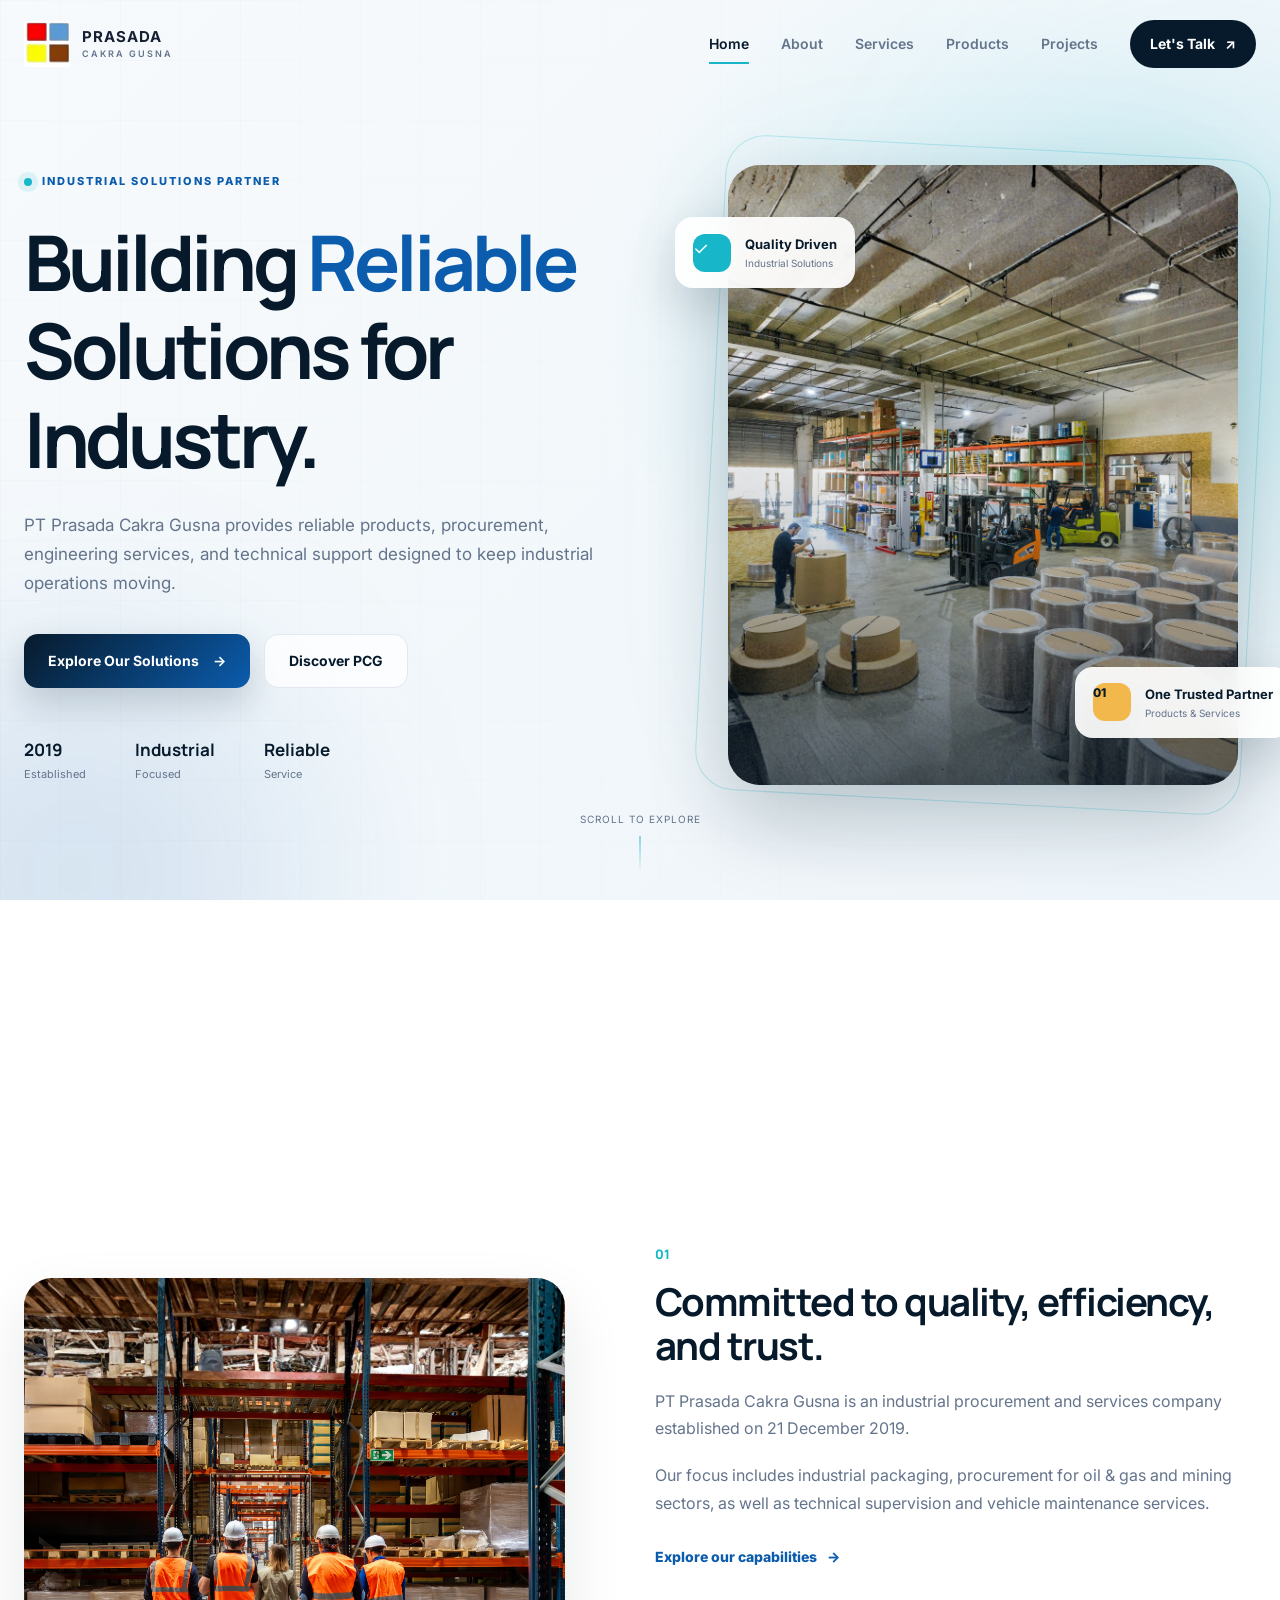
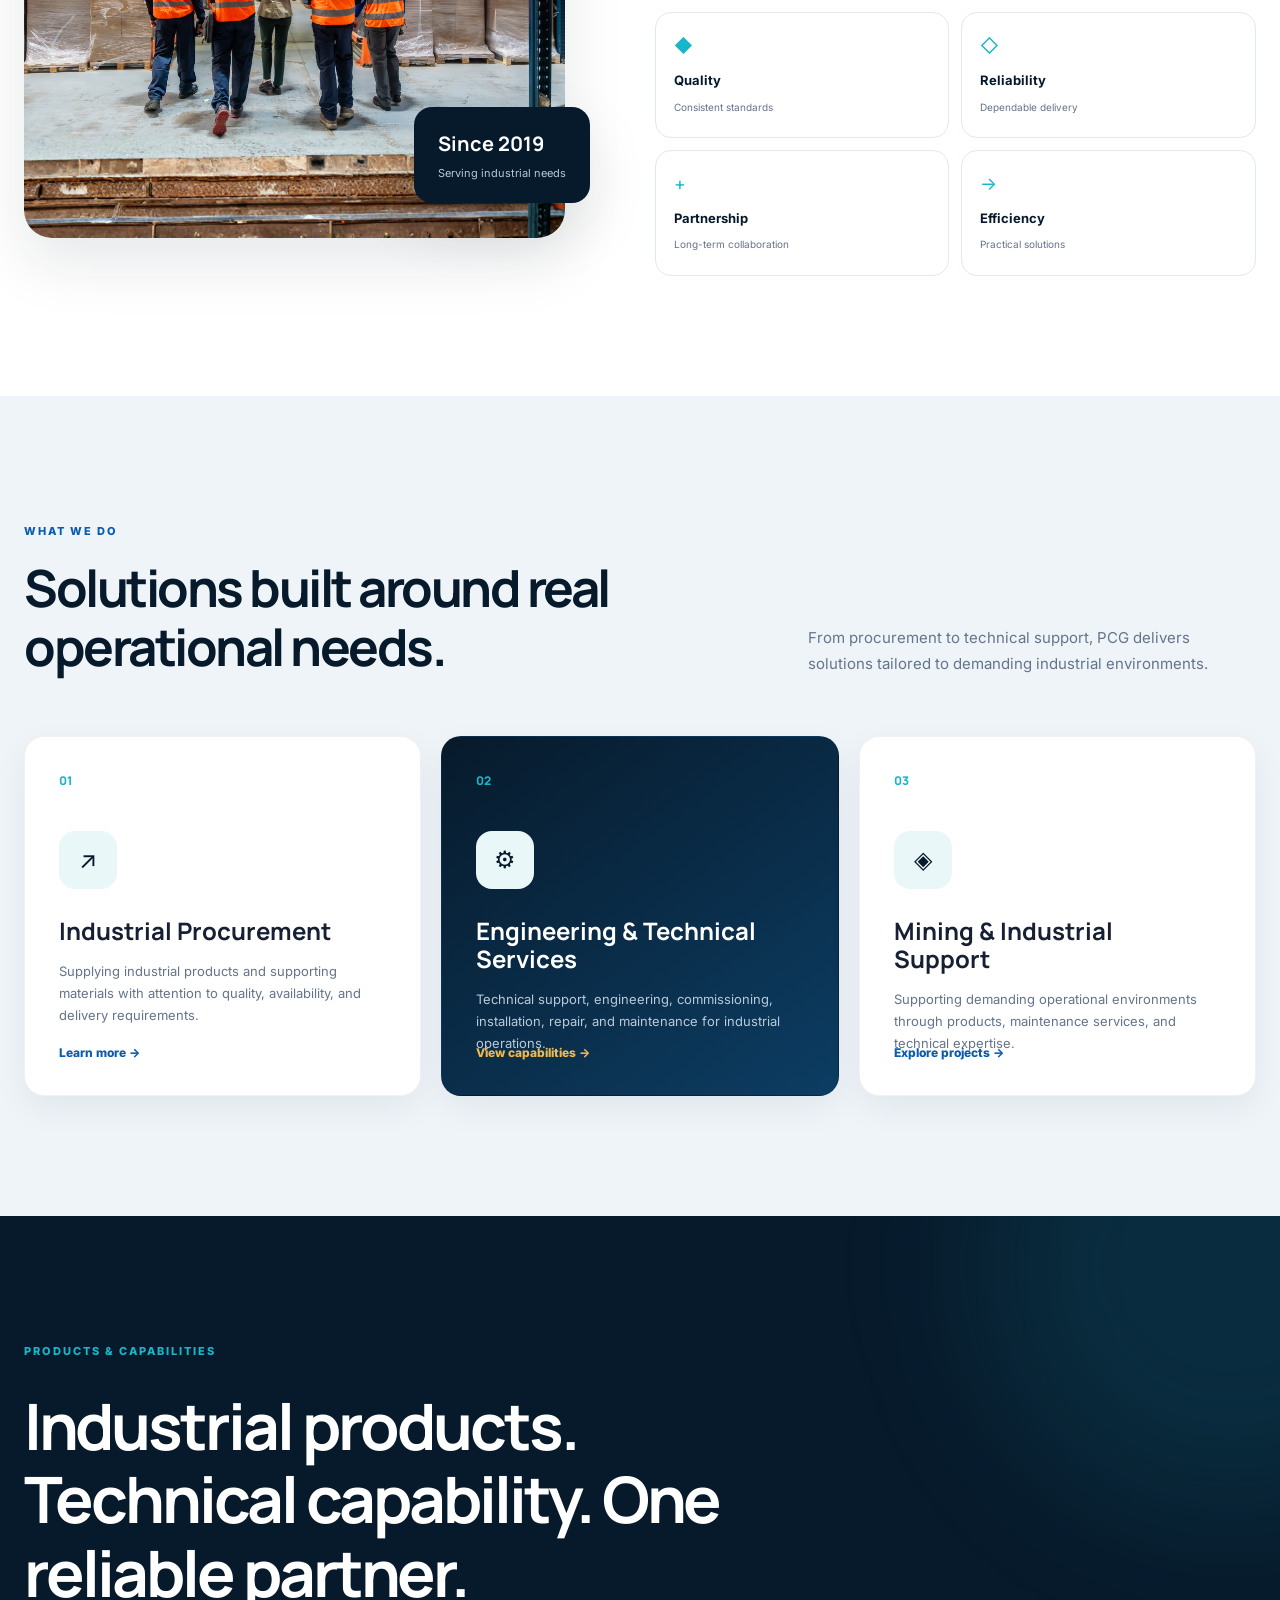
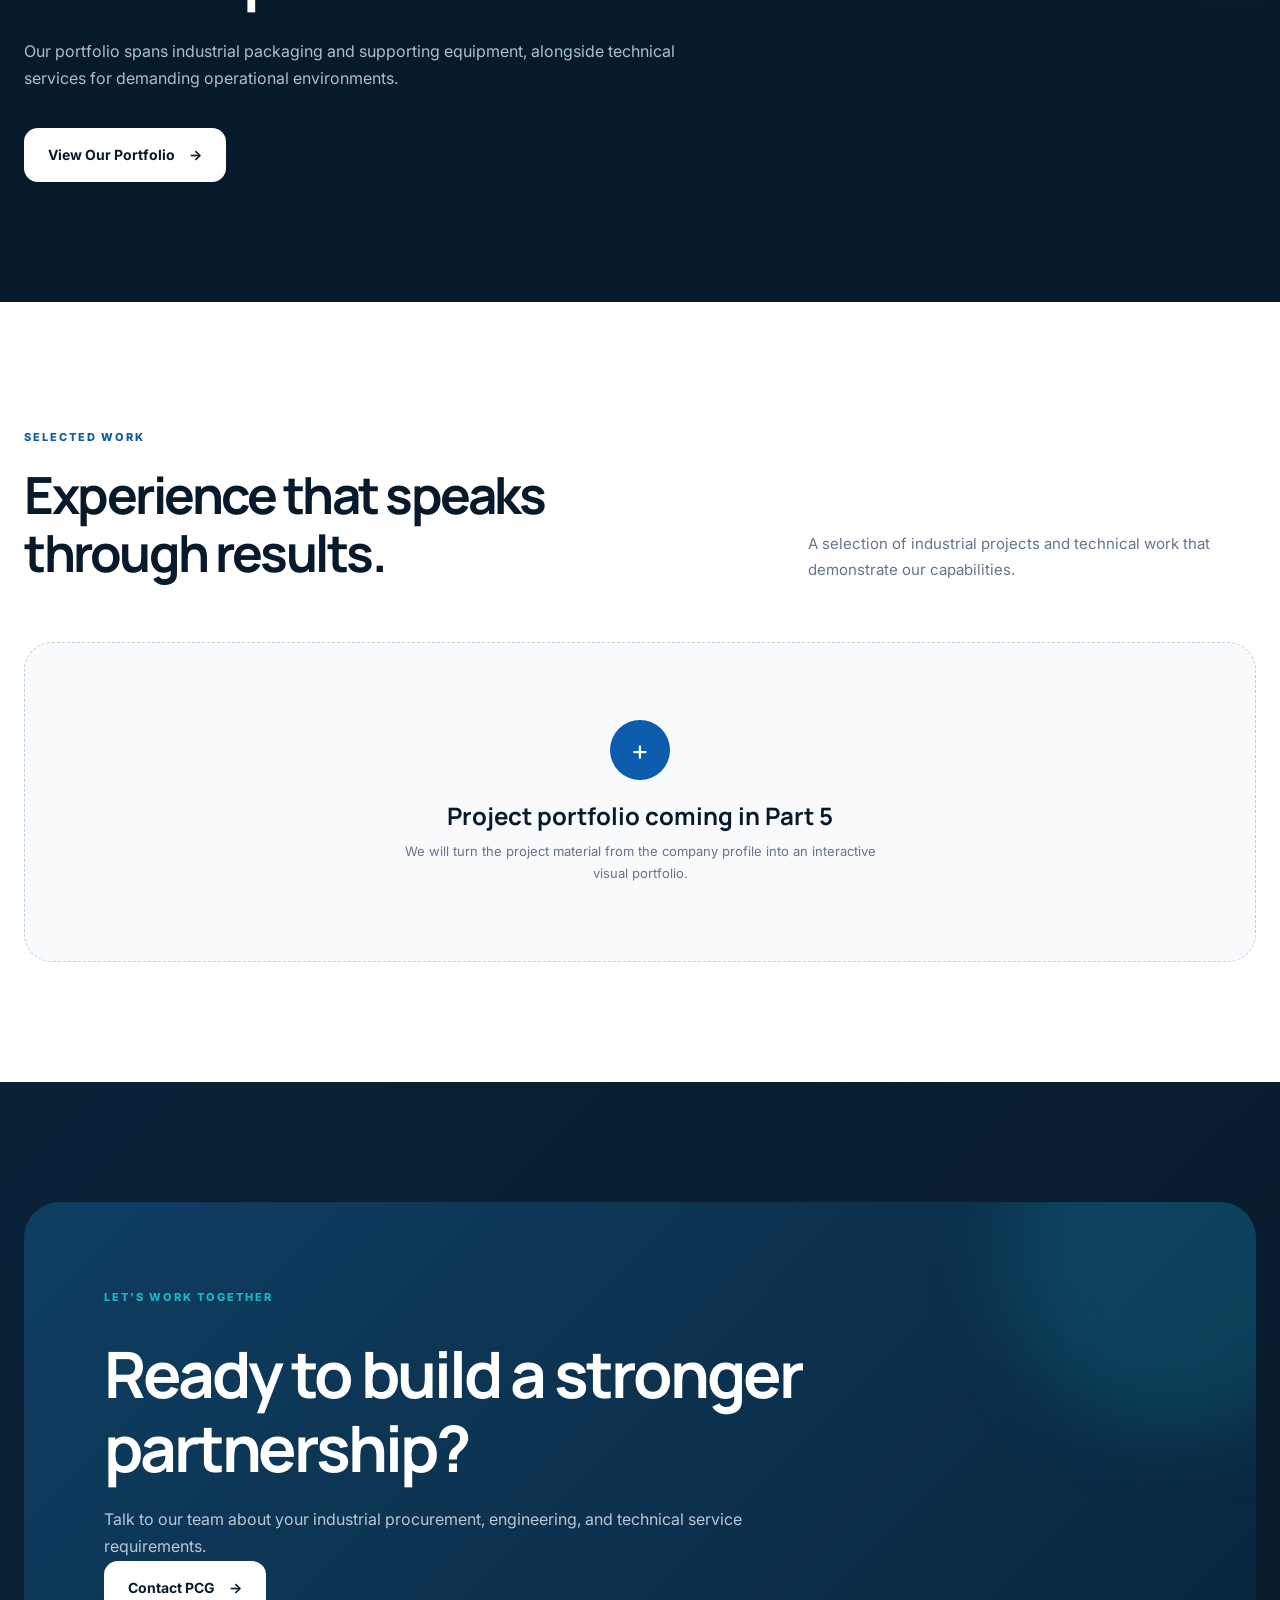
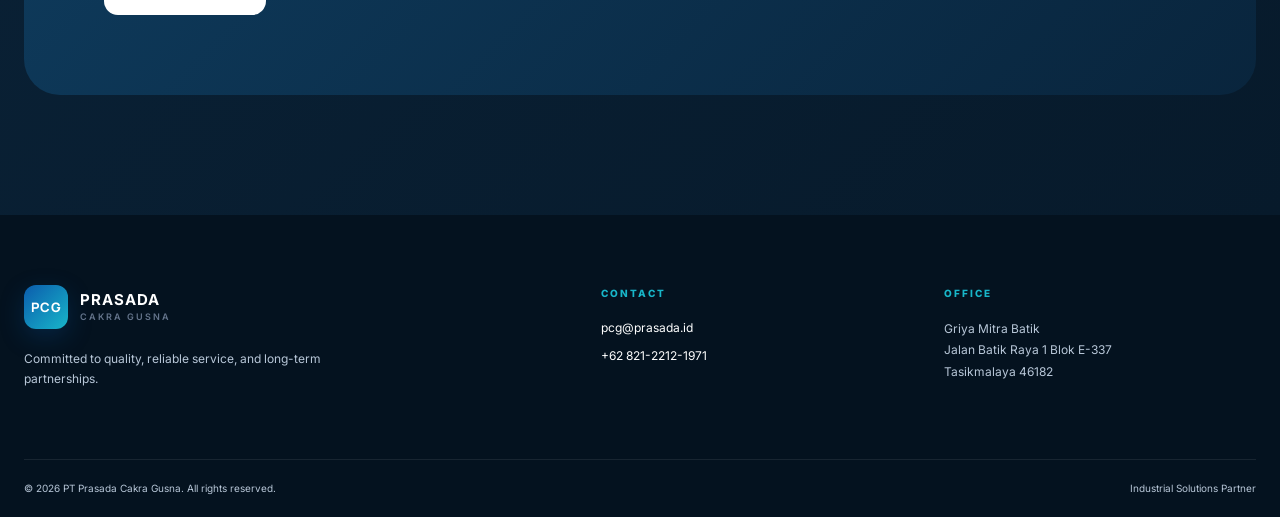
==== index.html @ b2da5f0f "update web" ====
<!-- ==========================================================
    FILE: index.html
    PT PRASADA CAKRA GUSNA
    Premium Industrial Company Profile
=========================================================== -->

<!DOCTYPE html>
<html lang="id">

<head>

    <meta charset="UTF-8">

    <meta
        name="viewport"
        content="width=device-width, initial-scale=1.0">

    <meta
        name="description"
        content="PT Prasada Cakra Gusna - Industrial procurement, engineering services, industrial packaging, mining support, and maintenance solutions.">

    <meta
        name="theme-color"
        content="#071A2B">

    <title>
        PT Prasada Cakra Gusna | Industrial Solutions
    </title>

    <!-- Google Fonts -->

    <link rel="preconnect" href="https://fonts.googleapis.com">

    <link
        rel="preconnect"
        href="https://fonts.gstatic.com"
        crossorigin>

    <link
        href="https://fonts.googleapis.com/css2?family=Inter:wght@400;500;600;700&family=Manrope:wght@500;600;700;800&display=swap"
        rel="stylesheet">

    <!-- Main CSS -->

    <link
        rel="stylesheet"
        href="css/style.css">

</head>


<body>

    <!-- ======================================================
        PAGE LOADER
    ======================================================= -->

    <div
        id="pageLoader"
        class="page-loader">

        <div class="loader-inner">

            <div class="loader-logo">
                PCG
            </div>

            <div class="loader-line"></div>

        </div>

    </div>


    <!-- ======================================================
        NAVBAR
    ======================================================= -->

    <header
        id="navbar"
        class="navbar">

        <div class="container navbar-inner">

            <!-- Logo -->

            <a
                href="#home"
                class="brand">

                <img
                    src="assets/logo/pcg-logo.png"
                    alt="PT Prasada Cakra Gusna"
                    class="brand-logo">

                <div class="brand-text">

                    <strong>
                        PRASADA
                    </strong>

                    <span>
                        CAKRA GUSNA
                    </span>

                </div>

            </a>


            <!-- Desktop Navigation -->

            <nav
                class="desktop-nav">

                <a
                    href="#home"
                    class="nav-link active">

                    Home

                </a>

                <a
                    href="#about"
                    class="nav-link">

                    About

                </a>

                <a
                    href="#services"
                    class="nav-link">

                    Services

                </a>

                <a
                    href="#products"
                    class="nav-link">

                    Products

                </a>

                <a
                    href="#projects"
                    class="nav-link">

                    Projects

                </a>

                <a
                    href="#contact"
                    class="nav-cta">

                    Let's Talk
                    <span>↗</span>

                </a>

            </nav>


            <!-- Mobile Menu Button -->

            <button
                id="mobileMenuButton"
                class="mobile-menu-button"
                type="button"
                aria-label="Open navigation menu">

                <span></span>
                <span></span>
                <span></span>

            </button>

        </div>


        <!-- Mobile Navigation -->

        <div
            id="mobileMenu"
            class="mobile-menu">

            <a href="#home">
                Home
            </a>

            <a href="#about">
                About
            </a>

            <a href="#services">
                Services
            </a>

            <a href="#products">
                Products
            </a>

            <a href="#projects">
                Projects
            </a>

            <a href="#contact">
                Contact
            </a>

        </div>

    </header>


    <!-- ======================================================
        HERO
    ======================================================= -->

    <main>

        <section
            id="home"
            class="hero">

            <!-- Decorative background -->

            <div class="hero-grid"></div>

            <div class="hero-glow hero-glow-one"></div>

            <div class="hero-glow hero-glow-two"></div>


            <div class="container hero-content">

                <!-- Left -->

                <div
                    class="hero-copy reveal">

                    <div class="eyebrow">

                        <span class="eyebrow-dot"></span>

                        INDUSTRIAL SOLUTIONS PARTNER

                    </div>


                    <h1>

                        Building
                        <span>
                            Reliable
                        </span>

                        Solutions for
                        <strong>
                            Industry.
                        </strong>

                    </h1>


                    <p class="hero-description">

                        PT Prasada Cakra Gusna provides
                        reliable products, procurement,
                        engineering services, and technical
                        support designed to keep industrial
                        operations moving.

                    </p>


                    <div class="hero-actions">

                        <a
                            href="#services"
                            class="button button-primary">

                            Explore Our Solutions

                            <span>
                                →
                            </span>

                        </a>


                        <a
                            href="#about"
                            class="button button-secondary">

                            Discover PCG

                        </a>

                    </div>


                    <!-- Trust indicators -->

                    <div class="hero-trust">

                        <div>

                            <strong>
                                2019
                            </strong>

                            <span>
                                Established
                            </span>

                        </div>

                        <div class="trust-divider"></div>

                        <div>

                            <strong>
                                Industrial
                            </strong>

                            <span>
                                Focused
                            </span>

                        </div>

                        <div class="trust-divider"></div>

                        <div>

                            <strong>
                                Reliable
                            </strong>

                            <span>
                                Service
                            </span>

                        </div>

                    </div>

                </div>


                <!-- Right -->

                <div
                    class="hero-visual reveal">

                    <div class="hero-image-wrapper">

                        <div class="hero-image-glow"></div>

                        <img
                            src="assets/images/industrial.png"
                            alt="Industrial operations and engineering environment"
                            class="hero-image"
                            loading="eager">

                        <div class="hero-image-overlay"></div>


                        <!-- Floating card -->

                        <div class="floating-card floating-card-top">

                            <span class="floating-icon">
                                ✓
                            </span>

                            <div>

                                <strong>
                                    Quality Driven
                                </strong>

                                <span>
                                    Industrial Solutions
                                </span>

                            </div>

                        </div>


                        <div class="floating-card floating-card-bottom">

                            <span class="floating-number">
                                01
                            </span>

                            <div>

                                <strong>
                                    One Trusted Partner
                                </strong>

                                <span>
                                    Products & Services
                                </span>

                            </div>

                        </div>

                    </div>

                </div>

            </div>


            <!-- Scroll indicator -->

            <a
                href="#about"
                class="scroll-indicator">

                <span>
                    Scroll to explore
                </span>

                <div class="scroll-line"></div>

            </a>

        </section>


        <!-- ==================================================
            ABOUT PREVIEW
        =================================================== -->

        <section
            id="about"
            class="section about-section">

            <div class="container">

                <div class="section-header reveal">

                    <div>

                        <span class="section-label">
                            ABOUT PCG
                        </span>

                        <h2>
                            A trusted partner
                            for industrial needs.
                        </h2>

                    </div>

                    <p>

                        We combine product supply,
                        procurement capability, and
                        technical expertise to support
                        our partners with practical and
                        dependable solutions.

                    </p>

                </div>


                <div class="about-grid">

                    <!-- Image -->

                    <div
                        class="about-image reveal">

                        <img
                            src="assets/images/company.png"
                            alt="PT Prasada Cakra Gusna industrial activities"
                            loading="lazy">

                        <div class="about-image-badge">

                            <strong>
                                Since 2019
                            </strong>

                            <span>
                                Serving industrial needs
                            </span>

                        </div>

                    </div>


                    <!-- Content -->

                    <div
                        class="about-content reveal">

                        <span class="about-number">
                            01
                        </span>

                        <h3>
                            Committed to quality,
                            efficiency, and trust.
                        </h3>

                        <p>

                            PT Prasada Cakra Gusna
                            is an industrial procurement
                            and services company established
                            on 21 December 2019.

                        </p>

                        <p>

                            Our focus includes industrial
                            packaging, procurement for
                            oil & gas and mining sectors,
                            as well as technical supervision
                            and vehicle maintenance services.

                        </p>


                        <a
                            href="#services"
                            class="text-link">

                            Explore our capabilities

                            <span>
                                →
                            </span>

                        </a>


                        <!-- Value cards -->

                        <div class="value-grid">

                            <div class="value-card">

                                <div class="value-icon">
                                    ◆
                                </div>

                                <strong>
                                    Quality
                                </strong>

                                <span>
                                    Consistent standards
                                </span>

                            </div>


                            <div class="value-card">

                                <div class="value-icon">
                                    ◇
                                </div>

                                <strong>
                                    Reliability
                                </strong>

                                <span>
                                    Dependable delivery
                                </span>

                            </div>


                            <div class="value-card">

                                <div class="value-icon">
                                    +
                                </div>

                                <strong>
                                    Partnership
                                </strong>

                                <span>
                                    Long-term collaboration
                                </span>

                            </div>


                            <div class="value-card">

                                <div class="value-icon">
                                    →
                                </div>

                                <strong>
                                    Efficiency
                                </strong>

                                <span>
                                    Practical solutions
                                </span>

                            </div>

                        </div>

                    </div>

                </div>

            </div>

        </section>


        <!-- ==================================================
            SERVICES PREVIEW
        =================================================== -->

        <section
            id="services"
            class="section services-preview">

            <div class="container">

                <div class="section-header reveal">

                    <div>

                        <span class="section-label">
                            WHAT WE DO
                        </span>

                        <h2>
                            Solutions built around
                            real operational needs.
                        </h2>

                    </div>

                    <p>

                        From procurement to technical
                        support, PCG delivers solutions
                        tailored to demanding industrial
                        environments.

                    </p>

                </div>


                <div class="service-grid">

                    <article
                        class="service-card reveal">

                        <div class="service-card-number">
                            01
                        </div>

                        <div class="service-card-icon">
                            ↗
                        </div>

                        <h3>
                            Industrial Procurement
                        </h3>

                        <p>

                            Supplying industrial products
                            and supporting materials with
                            attention to quality, availability,
                            and delivery requirements.

                        </p>

                        <a
                            href="#services"
                            class="service-link">

                            Learn more →
                        </a>

                    </article>


                    <article
                        class="service-card service-card-featured reveal">

                        <div class="service-card-number">
                            02
                        </div>

                        <div class="service-card-icon">
                            ⚙
                        </div>

                        <h3>
                            Engineering & Technical Services
                        </h3>

                        <p>

                            Technical support, engineering,
                            commissioning, installation,
                            repair, and maintenance for
                            industrial operations.

                        </p>

                        <a
                            href="#projects"
                            class="service-link">

                            View capabilities →
                        </a>

                    </article>


                    <article
                        class="service-card reveal">

                        <div class="service-card-number">
                            03
                        </div>

                        <div class="service-card-icon">
                            ◈
                        </div>

                        <h3>
                            Mining & Industrial Support
                        </h3>

                        <p>

                            Supporting demanding operational
                            environments through products,
                            maintenance services, and
                            technical expertise.

                        </p>

                        <a
                            href="#projects"
                            class="service-link">

                            Explore projects →
                        </a>

                    </article>

                </div>

            </div>

        </section>


        <!-- ==================================================
            PROJECT PLACEHOLDER
        =================================================== -->

        <section
            id="products"
            class="section dark-section">

            <div class="container">

                <div class="dark-section-inner reveal">

                    <span class="section-label light">
                        PRODUCTS & CAPABILITIES
                    </span>

                    <h2>
                        Industrial products.
                        Technical capability.
                        One reliable partner.
                    </h2>

                    <p>

                        Our portfolio spans industrial
                        packaging and supporting equipment,
                        alongside technical services for
                        demanding operational environments.

                    </p>

                    <a
                        href="#projects"
                        class="button button-light">

                        View Our Portfolio
                        <span>→</span>

                    </a>

                </div>

            </div>

        </section>


        <!-- ==================================================
            PROJECTS ANCHOR
        =================================================== -->

        <section
            id="projects"
            class="section projects-preview">

            <div class="container">

                <div class="section-header reveal">

                    <div>

                        <span class="section-label">
                            SELECTED WORK
                        </span>

                        <h2>
                            Experience that
                            speaks through results.
                        </h2>

                    </div>

                    <p>

                        A selection of industrial projects
                        and technical work that demonstrate
                        our capabilities.

                    </p>

                </div>


                <div class="project-placeholder">

                    <div class="placeholder-icon">
                        +
                    </div>

                    <h3>
                        Project portfolio coming in Part 5
                    </h3>

                    <p>

                        We will turn the project material
                        from the company profile into an
                        interactive visual portfolio.

                    </p>

                </div>

            </div>

        </section>


        <!-- ==================================================
            CONTACT PLACEHOLDER
        =================================================== -->

        <section
            id="contact"
            class="contact-section">

            <div class="container">

                <div class="contact-box reveal">

                    <span class="section-label light">
                        LET'S WORK TOGETHER
                    </span>

                    <h2>
                        Ready to build a
                        stronger partnership?
                    </h2>

                    <p>

                        Talk to our team about your
                        industrial procurement,
                        engineering, and technical
                        service requirements.

                    </p>

                    <a
                        href="mailto:pcg@prasada.id"
                        class="button button-light">

                        Contact PCG

                        <span>
                            →
                        </span>

                    </a>

                </div>

            </div>

        </section>

    </main>


    <!-- ======================================================
        FOOTER
    ======================================================= -->

    <footer class="footer">

        <div class="container footer-inner">

            <div>

                <div class="brand footer-brand">

                    <div class="brand-mark">
                        PCG
                    </div>

                    <div class="brand-text">

                        <strong>
                            PRASADA
                        </strong>

                        <span>
                            CAKRA GUSNA
                        </span>

                    </div>

                </div>

                <p class="footer-description">

                    Committed to quality,
                    reliable service, and
                    long-term partnerships.

                </p>

            </div>


            <div class="footer-contact">

                <span>
                    CONTACT
                </span>

                <a href="mailto:pcg@prasada.id">
                    pcg@prasada.id
                </a>

                <a href="tel:+6282122121971">
                    +62 821-2212-1971
                </a>

            </div>


            <div class="footer-address">

                <span>
                    OFFICE
                </span>

                <p>

                    Griya Mitra Batik<br>
                    Jalan Batik Raya 1 Blok E-337<br>
                    Tasikmalaya 46182

                </p>

            </div>

        </div>


        <div class="container footer-bottom">

            <span>
                © 2026 PT Prasada Cakra Gusna.
                All rights reserved.
            </span>

            <span>
                Industrial Solutions Partner
            </span>

        </div>

    </footer>


    <!-- Main JavaScript -->

    <script
        src="js/main.js">
    </script>

</body>

</html>
---- css/style.css ----
/* ==========================================================
   FILE: css/style.css
   PT PRASADA CAKRA GUSNA
=========================================================== */

:root {

    --navy: #071a2b;
    --navy-light: #0d2942;
    --blue: #0b5cad;
    --cyan: #18b6c9;
    --gold: #f2b84b;

    --white: #ffffff;
    --off-white: #f5f7fa;

    --text: #172033;
    --muted: #64748b;
    --border: #e2e8f0;

    --shadow:
        0 25px 60px rgba(7, 26, 43, 0.10);

    --shadow-hover:
        0 35px 80px rgba(7, 26, 43, 0.16);

    --radius-lg: 28px;
    --radius-md: 20px;

    --container: 1240px;

    --transition:
        300ms cubic-bezier(0.22, 1, 0.36, 1);

}


* {
    margin: 0;
    padding: 0;
    box-sizing: border-box;
}


html {
    scroll-behavior: smooth;
}


body {

    font-family:
        "Inter",
        sans-serif;

    color: var(--text);

    background:
        var(--off-white);

    line-height: 1.7;

    overflow-x: hidden;

}


body.loading {
    overflow: hidden;
}


h1,
h2,
h3,
h4 {

    font-family:
        "Manrope",
        sans-serif;

    line-height: 1.15;

}


a {
    color: inherit;
    text-decoration: none;
}


img {

    display: block;

    max-width: 100%;

}


button {
    font: inherit;
}


.container {

    width: min(
        calc(100% - 48px),
        var(--container)
    );

    margin-inline: auto;

}


/* ==========================================================
   LOADER
=========================================================== */

.page-loader {

    position: fixed;

    inset: 0;

    z-index: 9999;

    display: grid;

    place-items: center;

    background: var(--navy);

    transition:
        opacity 600ms ease,
        visibility 600ms ease;

}


.page-loader.hidden {

    opacity: 0;

    visibility: hidden;

}


.loader-inner {

    text-align: center;

}


.loader-logo {

    color: var(--white);

    font-family:
        "Manrope",
        sans-serif;

    font-size: 48px;

    font-weight: 800;

    letter-spacing: -2px;

}


.loader-line {

    width: 120px;

    height: 3px;

    margin: 18px auto 0;

    background:
        linear-gradient(
            90deg,
            var(--blue),
            var(--cyan),
            var(--gold)
        );

    transform-origin: left;

    animation:
        loaderLine 1.2s ease infinite;

}


@keyframes loaderLine {

    0% {
        transform: scaleX(0);
    }

    50% {
        transform: scaleX(1);
    }

    100% {
        transform: scaleX(0);
        transform-origin: right;
    }

}


/* ==========================================================
   NAVBAR
=========================================================== */

.navbar {

    position: fixed;

    top: 0;
    left: 0;
    right: 0;

    z-index: 1000;

    transition:
        background var(--transition),
        box-shadow var(--transition);

}


.navbar.scrolled {

    background:
        rgba(255, 255, 255, 0.92);

    backdrop-filter:
        blur(20px);

    box-shadow:
        0 10px 40px rgba(7, 26, 43, 0.08);

}


.navbar-inner {

    min-height: 88px;

    display: flex;

    align-items: center;

    justify-content: space-between;

}


.brand {

    display: inline-flex;

    align-items: center;

    gap: 12px;

}


.brand-logo {
    width: 46px;
    height: 46px;
    flex: 0 0 46px;
    object-fit: contain;
    display: block;
}

.brand-mark {

    width: 44px;
    height: 44px;

    display: grid;

    place-items: center;

    border-radius: 12px;

    background:
        linear-gradient(
            135deg,
            var(--blue),
            var(--cyan)
        );

    color: var(--white);

    font-family:
        "Manrope",
        sans-serif;

    font-size: 13px;

    font-weight: 800;

    letter-spacing: 1px;

    box-shadow:
        0 8px 24px rgba(11, 92, 173, 0.25);

}


.brand-text {

    display: flex;

    flex-direction: column;

    line-height: 1.05;

}


.brand-text strong {

    font-size: 15px;

    letter-spacing: 1px;

}


.brand-text span {

    margin-top: 4px;

    color: var(--muted);

    font-size: 9px;

    font-weight: 600;

    letter-spacing: 2px;

}


.desktop-nav {

    display: flex;

    align-items: center;

    gap: 32px;

}


.nav-link {

    position: relative;

    color: var(--muted);

    font-size: 14px;

    font-weight: 600;

    transition:
        color var(--transition);

}


.nav-link::after {

    content: "";

    position: absolute;

    left: 0;

    bottom: -8px;

    width: 0;

    height: 2px;

    background: var(--cyan);

    transition:
        width var(--transition);

}


.nav-link:hover,
.nav-link.active {

    color: var(--navy);

}


.nav-link:hover::after,
.nav-link.active::after {

    width: 100%;

}


.nav-cta {

    display: inline-flex;

    align-items: center;

    gap: 10px;

    padding: 12px 20px;

    border-radius: 999px;

    color: var(--white);

    background: var(--navy);

    font-size: 14px;

    font-weight: 700;

    transition:
        transform var(--transition),
        background var(--transition),
        box-shadow var(--transition);

}


.nav-cta:hover {

    transform: translateY(-2px);

    background: var(--blue);

    box-shadow:
        0 12px 30px rgba(11, 92, 173, 0.25);

}


.mobile-menu-button {

    display: none;

    width: 44px;
    height: 44px;

    border: 0;

    background: transparent;

    cursor: pointer;

}


.mobile-menu-button span {

    display: block;

    width: 24px;

    height: 2px;

    margin: 5px auto;

    background: var(--navy);

}


.mobile-menu {

    display: none;

}


/* ==========================================================
   HERO
=========================================================== */

.hero {

    position: relative;

    min-height: 100vh;

    display: flex;

    align-items: center;

    padding:
        140px 0 90px;

    overflow: hidden;

    background:

        radial-gradient(
            circle at 75% 35%,
            rgba(24, 182, 201, 0.12),
            transparent 32%
        ),

        linear-gradient(
            135deg,
            #f7fafc 0%,
            #eef5fa 100%
        );

}


.hero-grid {

    position: absolute;

    inset: 0;

    opacity: 0.35;

    background-image:

        linear-gradient(
            rgba(11, 92, 173, 0.06) 1px,
            transparent 1px
        ),

        linear-gradient(
            90deg,
            rgba(11, 92, 173, 0.06) 1px,
            transparent 1px
        );

    background-size:
        60px 60px;

    mask-image:
        linear-gradient(
            to right,
            black,
            transparent
        );

}


.hero-glow {

    position: absolute;

    width: 450px;
    height: 450px;

    border-radius: 50%;

    filter: blur(100px);

    pointer-events: none;

}


.hero-glow-one {

    top: 10%;

    right: -150px;

    background:
        rgba(24, 182, 201, 0.16);

}


.hero-glow-two {

    bottom: -200px;

    left: -150px;

    background:
        rgba(11, 92, 173, 0.12);

}


.hero-content {

    position: relative;

    z-index: 2;

    display: grid;

    grid-template-columns:
        minmax(0, 1fr)
        minmax(0, 0.9fr);

    gap: 80px;

    align-items: center;

}


.eyebrow,
.section-label {

    display: inline-flex;

    align-items: center;

    gap: 10px;

    color: var(--blue);

    font-size: 11px;

    font-weight: 800;

    letter-spacing: 2px;

}


.eyebrow-dot {

    width: 8px;
    height: 8px;

    border-radius: 50%;

    background: var(--cyan);

    box-shadow:
        0 0 0 6px rgba(24, 182, 201, 0.12);

}


.hero h1 {

    max-width: 760px;

    margin-top: 24px;

    color: var(--navy);

    font-size:
        clamp(48px, 6vw, 78px);

    letter-spacing: -4px;

}


.hero h1 span {

    color: var(--blue);

}


.hero h1 strong {

    display: block;

    color: var(--navy);

}


.hero-description {

    max-width: 620px;

    margin-top: 28px;

    color: var(--muted);

    font-size: 17px;

}


.hero-actions {

    display: flex;

    flex-wrap: wrap;

    gap: 14px;

    margin-top: 36px;

}


.button {

    display: inline-flex;

    align-items: center;

    justify-content: center;

    gap: 14px;

    min-height: 54px;

    padding:
        0 24px;

    border-radius: 14px;

    font-size: 14px;

    font-weight: 700;

    transition:
        transform var(--transition),
        box-shadow var(--transition),
        background var(--transition);

}


.button-primary {

    color: var(--white);

    background:
        linear-gradient(
            135deg,
            var(--navy),
            var(--blue)
        );

    box-shadow:
        0 15px 35px rgba(7, 26, 43, 0.18);

}


.button-primary:hover {

    transform: translateY(-3px);

    box-shadow:
        0 22px 45px rgba(7, 26, 43, 0.24);

}


.button-secondary {

    color: var(--navy);

    background:
        rgba(255, 255, 255, 0.75);

    border:
        1px solid var(--border);

}


.button-secondary:hover {

    transform: translateY(-3px);

    background: var(--white);

}


.button-light {

    color: var(--navy);

    background: var(--white);

}


.hero-trust {

    display: flex;

    align-items: center;

    gap: 24px;

    margin-top: 48px;

}


.hero-trust div:not(.trust-divider) {

    display: flex;

    flex-direction: column;

}


.hero-trust strong {

    color: var(--navy);

    font-family:
        "Manrope",
        sans-serif;

    font-size: 17px;

}


.hero-trust span {

    color: var(--muted);

    font-size: 11px;

}


.trust-divider {

    width: 1px;

    height: 34px;

    background: var(--border);

}


/* ==========================================================
   HERO IMAGE
=========================================================== */

.hero-visual {

    position: relative;

}


.hero-image-wrapper {

    position: relative;

    padding: 18px;

}


.hero-image-wrapper::before {

    content: "";

    position: absolute;

    inset: 0;

    border-radius: 40px;

    border:
        1px solid rgba(24, 182, 201, 0.25);

    transform:
        rotate(3deg);

}


.hero-image {

    position: relative;

    width: 100%;

    height: 620px;

    object-fit: cover;

    border-radius: 32px;

    box-shadow:
        0 35px 80px rgba(7, 26, 43, 0.22);

}


.hero-image-overlay {

    position: absolute;

    inset: 18px;

    border-radius: 32px;

    background:
        linear-gradient(
            180deg,
            transparent 45%,
            rgba(7, 26, 43, 0.58)
        );

    pointer-events: none;

}


.hero-image-glow {

    position: absolute;

    inset: 10%;

    background:
        var(--cyan);

    filter: blur(80px);

    opacity: 0.12;

}


.floating-card {

    position: absolute;

    z-index: 3;

    display: flex;

    align-items: center;

    gap: 14px;

    padding: 16px 18px;

    border-radius: 18px;

    background:
        rgba(255, 255, 255, 0.92);

    backdrop-filter:
        blur(16px);

    box-shadow:
        0 20px 50px rgba(7, 26, 43, 0.16);

}


.floating-card strong {

    display: block;

    color: var(--navy);

    font-size: 13px;

}


.floating-card span {

    display: block;

    color: var(--muted);

    font-size: 10px;

}


.floating-card-top {

    top: 70px;

    left: -35px;

}


.floating-card-bottom {

    right: -35px;

    bottom: 65px;

}


.floating-icon {

    width: 38px;
    height: 38px;

    display: grid;

    place-items: center;

    border-radius: 12px;

    color: var(--white) !important;

    background: var(--cyan);

    font-size: 18px !important;

}


.floating-number {

    width: 38px;
    height: 38px;

    display: grid;

    place-items: center;

    border-radius: 12px;

    color: var(--navy) !important;

    background: var(--gold);

    font-size: 12px !important;

    font-weight: 800;

}


.scroll-indicator {

    position: absolute;

    bottom: 28px;

    left: 50%;

    transform:
        translateX(-50%);

    display: flex;

    flex-direction: column;

    align-items: center;

    gap: 8px;

    color: var(--muted);

    font-size: 10px;

    letter-spacing: 1px;

    text-transform: uppercase;

}


.scroll-line {

    width: 1px;

    height: 36px;

    background:
        linear-gradient(
            to bottom,
            var(--cyan),
            transparent
        );

}


/* ==========================================================
   GENERAL SECTIONS
=========================================================== */

.section {

    padding:
        120px 0;

}


.section-header {

    display: grid;

    grid-template-columns:
        minmax(0, 1.1fr)
        minmax(0, 0.7fr);

    gap: 80px;

    align-items: end;

    margin-bottom: 60px;

}


.section-label {

    margin-bottom: 18px;

}


.section-header h2 {

    max-width: 720px;

    color: var(--navy);

    font-size:
        clamp(36px, 4vw, 56px);

    letter-spacing: -2.5px;

}


.section-header > p {

    color: var(--muted);

    font-size: 15px;

}


/* ==========================================================
   ABOUT
=========================================================== */

.about-section {

    background: var(--white);

}


.about-grid {

    display: grid;

    grid-template-columns:
        minmax(0, 0.9fr)
        minmax(0, 1fr);

    gap: 90px;

    align-items: center;

}


.about-image {

    position: relative;

}


.about-image img {

    width: 100%;

    height: 560px;

    object-fit: cover;

    border-radius: var(--radius-lg);

    box-shadow: var(--shadow);

}


.about-image-badge {

    position: absolute;

    right: -25px;

    bottom: 35px;

    display: flex;

    flex-direction: column;

    padding: 20px 24px;

    border-radius: 18px;

    background: var(--navy);

    color: var(--white);

    box-shadow: var(--shadow);

}


.about-image-badge strong {

    font-family:
        "Manrope",
        sans-serif;

    font-size: 20px;

}


.about-image-badge span {

    margin-top: 3px;

    color: #b8c7d8;

    font-size: 11px;

}


.about-number {

    color: var(--cyan);

    font-family:
        "Manrope",
        sans-serif;

    font-size: 13px;

    font-weight: 800;

}


.about-content h3 {

    max-width: 600px;

    margin-top: 12px;

    color: var(--navy);

    font-size:
        clamp(30px, 3vw, 42px);

    letter-spacing: -1.5px;

}


.about-content p {

    max-width: 650px;

    margin-top: 20px;

    color: var(--muted);

}


.text-link {

    display: inline-flex;

    gap: 10px;

    margin-top: 28px;

    color: var(--blue);

    font-size: 14px;

    font-weight: 800;

}


.text-link span {

    transition:
        transform var(--transition);

}


.text-link:hover span {

    transform:
        translateX(5px);

}


.value-grid {

    display: grid;

    grid-template-columns:
        repeat(2, 1fr);

    gap: 12px;

    margin-top: 42px;

}


.value-card {

    padding: 18px;

    border:
        1px solid var(--border);

    border-radius: 16px;

    transition:
        transform var(--transition),
        box-shadow var(--transition);

}


.value-card:hover {

    transform:
        translateY(-4px);

    box-shadow:
        0 15px 35px rgba(7, 26, 43, 0.08);

}


.value-icon {

    color: var(--cyan);

    font-size: 18px;

}


.value-card strong {

    display: block;

    margin-top: 8px;

    color: var(--navy);

    font-size: 13px;

}


.value-card span {

    color: var(--muted);

    font-size: 10px;

}


/* ==========================================================
   SERVICES
=========================================================== */

.services-preview {

    background: #eef4f8;

}


.service-grid {

    display: grid;

    grid-template-columns:
        repeat(3, 1fr);

    gap: 20px;

}


.service-card {

    position: relative;

    min-height: 360px;

    padding: 34px;

    overflow: hidden;

    border-radius: var(--radius-md);

    background: var(--white);

    border:
        1px solid rgba(7, 26, 43, 0.06);

    box-shadow:
        0 12px 35px rgba(7, 26, 43, 0.06);

    transition:
        transform var(--transition),
        box-shadow var(--transition);

}


.service-card:hover {

    transform:
        translateY(-8px);

    box-shadow: var(--shadow-hover);

}


.service-card-featured {

    color: var(--white);

    background:
        linear-gradient(
            145deg,
            var(--navy),
            #0c3d63
        );

}


.service-card-number {

    color: var(--cyan);

    font-family:
        "Manrope",
        sans-serif;

    font-size: 12px;

    font-weight: 800;

}


.service-card-icon {

    width: 58px;
    height: 58px;

    display: grid;

    place-items: center;

    margin-top: 40px;

    border-radius: 16px;

    color: var(--navy);

    background: #eaf7f8;

    font-size: 24px;

}


.service-card h3 {

    max-width: 280px;

    margin-top: 28px;

    font-size: 24px;

}


.service-card p {

    margin-top: 15px;

    color: var(--muted);

    font-size: 13px;

}


.service-card-featured p {

    color: #b9cad9;

}


.service-link {

    position: absolute;

    bottom: 32px;

    color: var(--blue);

    font-size: 12px;

    font-weight: 800;

}


.service-card-featured .service-link {

    color: var(--gold);

}


/* ==========================================================
   DARK SECTION
=========================================================== */

.dark-section {

    position: relative;

    overflow: hidden;

    color: var(--white);

    background:
        var(--navy);

}


.dark-section::before {

    content: "";

    position: absolute;

    width: 500px;
    height: 500px;

    right: -200px;
    top: -200px;

    border-radius: 50%;

    background:
        rgba(24, 182, 201, 0.12);

    filter: blur(70px);

}


.dark-section-inner {

    position: relative;

    max-width: 850px;

}


.section-label.light {

    color: var(--cyan);

}


.dark-section h2 {

    max-width: 800px;

    margin-top: 10px;

    font-size:
        clamp(38px, 5vw, 66px);

    letter-spacing: -3px;

}


.dark-section p {

    max-width: 680px;

    margin-top: 28px;

    color: #aebdcb;

}


.dark-section .button {

    margin-top: 36px;

}


/* ==========================================================
   PROJECTS
=========================================================== */

.projects-preview {

    background: var(--white);

}


.project-placeholder {

    min-height: 320px;

    display: flex;

    flex-direction: column;

    align-items: center;

    justify-content: center;

    padding: 50px;

    text-align: center;

    border:
        1px dashed #bfd0dd;

    border-radius: var(--radius-lg);

    background:
        #f8fafc;

}


.placeholder-icon {

    width: 60px;
    height: 60px;

    display: grid;

    place-items: center;

    border-radius: 50%;

    color: var(--white);

    background: var(--blue);

    font-size: 28px;

}


.project-placeholder h3 {

    margin-top: 22px;

    color: var(--navy);

    font-size: 24px;

}


.project-placeholder p {

    max-width: 500px;

    margin-top: 10px;

    color: var(--muted);

    font-size: 13px;

}


/* ==========================================================
   CONTACT
=========================================================== */

.contact-section {

    padding:
        120px 0;

    background:
        linear-gradient(
            135deg,
            #0a2237,
            #071a2b
        );

}


.contact-box {

    position: relative;

    padding:
        80px;

    overflow: hidden;

    border-radius:
        36px;

    background:
        linear-gradient(
            135deg,
            #0f3e61,
            #09253d
        );

}


.contact-box::after {

    content: "";

    position: absolute;

    width: 350px;
    height: 350px;

    right: -100px;
    top: -120px;

    border-radius: 50%;

    background:
        rgba(24, 182, 201, 0.16);

    filter: blur(40px);

}


.contact-box > * {

    position: relative;

    z-index: 2;

}


.contact-box h2 {

    max-width: 760px;

    margin-top: 12px;

    color: var(--white);

    font-size:
        clamp(38px, 5vw, 64px);

    letter-spacing: -3px;

}


.contact-box p {

    max-width: 650px;

    margin-top: 22px;

    color: #b8c7d8;

}


/* ==========================================================
   FOOTER
=========================================================== */

.footer {

    color: #b8c7d8;

    background: #04121f;

}


.footer-inner {

    display: grid;

    grid-template-columns:
        1.3fr 0.7fr 0.8fr;

    gap: 70px;

    padding:
        70px 0;

}


.footer-brand .brand-text strong {

    color: var(--white);

}


.footer-description {

    max-width: 320px;

    margin-top: 20px;

    font-size: 12px;

}


.footer-contact,
.footer-address {

    display: flex;

    flex-direction: column;

}


.footer-contact > span,
.footer-address > span {

    margin-bottom: 16px;

    color: var(--cyan);

    font-size: 10px;

    font-weight: 800;

    letter-spacing: 2px;

}


.footer-contact a {

    margin-bottom: 8px;

    color: var(--white);

    font-size: 12px;

}


.footer-address p {

    font-size: 12px;

    line-height: 1.8;

}


.footer-bottom {

    display: flex;

    align-items: center;

    justify-content: space-between;

    padding:
        20px 0;

    border-top:
        1px solid rgba(255, 255, 255, 0.08);

    font-size: 10px;

}


/* ==========================================================
   REVEAL ANIMATION
=========================================================== */

.reveal {

    opacity: 0;

    transform:
        translateY(30px);

    transition:
        opacity 800ms ease,
        transform 800ms cubic-bezier(
            0.22,
            1,
            0.36,
            1
        );

}


.reveal.visible {

    opacity: 1;

    transform:
        translateY(0);

}


/* ==========================================================
   RESPONSIVE
=========================================================== */

@media (max-width: 1100px) {

    .desktop-nav {
        gap: 20px;
    }

    .hero-content {
        gap: 50px;
    }

    .hero-image {
        height: 520px;
    }

    .floating-card-top {
        left: -15px;
    }

    .floating-card-bottom {
        right: -15px;
    }

}


@media (max-width: 900px) {

    .desktop-nav {
        display: none;
    }

    .mobile-menu-button {
        display: block;
    }

    .mobile-menu {

        position: absolute;

        top: 88px;

        left: 24px;
        right: 24px;

        display: flex;

        flex-direction: column;

        padding: 20px;

        border-radius: 20px;

        background:
            rgba(255,255,255,0.97);

        backdrop-filter:
            blur(20px);

        box-shadow:
            0 20px 60px rgba(7,26,43,0.14);

        opacity: 0;

        visibility: hidden;

        transform:
            translateY(-10px);

        transition:
            all var(--transition);

    }

    .mobile-menu.open {

        opacity: 1;

        visibility: visible;

        transform:
            translateY(0);

    }

    .mobile-menu a {

        padding: 14px;

        border-bottom:
            1px solid var(--border);

        color: var(--navy);

        font-weight: 600;

    }

    .mobile-menu a:last-child {
        border-bottom: 0;
    }

    .hero-content,
    .about-grid {

        grid-template-columns: 1fr;

    }

    .hero {

        padding-top: 130px;

    }

    .hero-visual {

        max-width: 650px;

        margin-inline: auto;

        width: 100%;

    }

    .section-header {

        grid-template-columns: 1fr;

        gap: 20px;

    }

    .service-grid {

        grid-template-columns: 1fr;

    }

    .service-card {

        min-height: 320px;

    }

    .footer-inner {

        grid-template-columns: 1fr 1fr;

    }

}


@media (max-width: 600px) {

    .container {

        width:
            min(
                calc(100% - 32px),
                var(--container)
            );

    }

    .navbar-inner {
        min-height: 76px;
    }

    .mobile-menu {
        top: 76px;
        left: 16px;
        right: 16px;
    }

    .hero {

        min-height: auto;

        padding:
            120px 0 80px;

    }

    .hero h1 {

        font-size: 45px;

        letter-spacing: -2.5px;

    }

    .hero-description {

        font-size: 15px;

    }

    .hero-trust {

        flex-wrap: wrap;

        gap: 16px;

    }

    .trust-divider {

        display: none;

    }

    .hero-image {

        height: 430px;

    }

    .hero-image-wrapper {

        padding: 10px;

    }

    .hero-image-overlay {

        inset: 10px;

    }

    .floating-card {

        padding: 12px;

    }

    .floating-card-top {

        top: 30px;

        left: -5px;

    }

    .floating-card-bottom {

        right: -5px;

        bottom: 30px;

    }

    .floating-card strong {

        font-size: 11px;

    }

    .floating-card span {

        font-size: 9px;

    }

    .section {

        padding:
            80px 0;

    }

    .section-header h2 {

        font-size: 38px;

        letter-spacing: -1.8px;

    }

    .about-image img {

        height: 420px;

    }

    .about-image-badge {

        right: 15px;

        bottom: 15px;

    }

    .value-grid {

        grid-template-columns: 1fr;

    }

    .contact-section {

        padding:
            80px 0;

    }

    .contact-box {

        padding:
            45px 28px;

        border-radius:
            26px;

    }

    .contact-box h2 {

        font-size: 40px;

        letter-spacing: -2px;

    }

    .footer-inner {

        grid-template-columns: 1fr;

        gap: 40px;

    }

    .footer-bottom {

        flex-direction: column;

        align-items: flex-start;

        gap: 8px;

    }

}
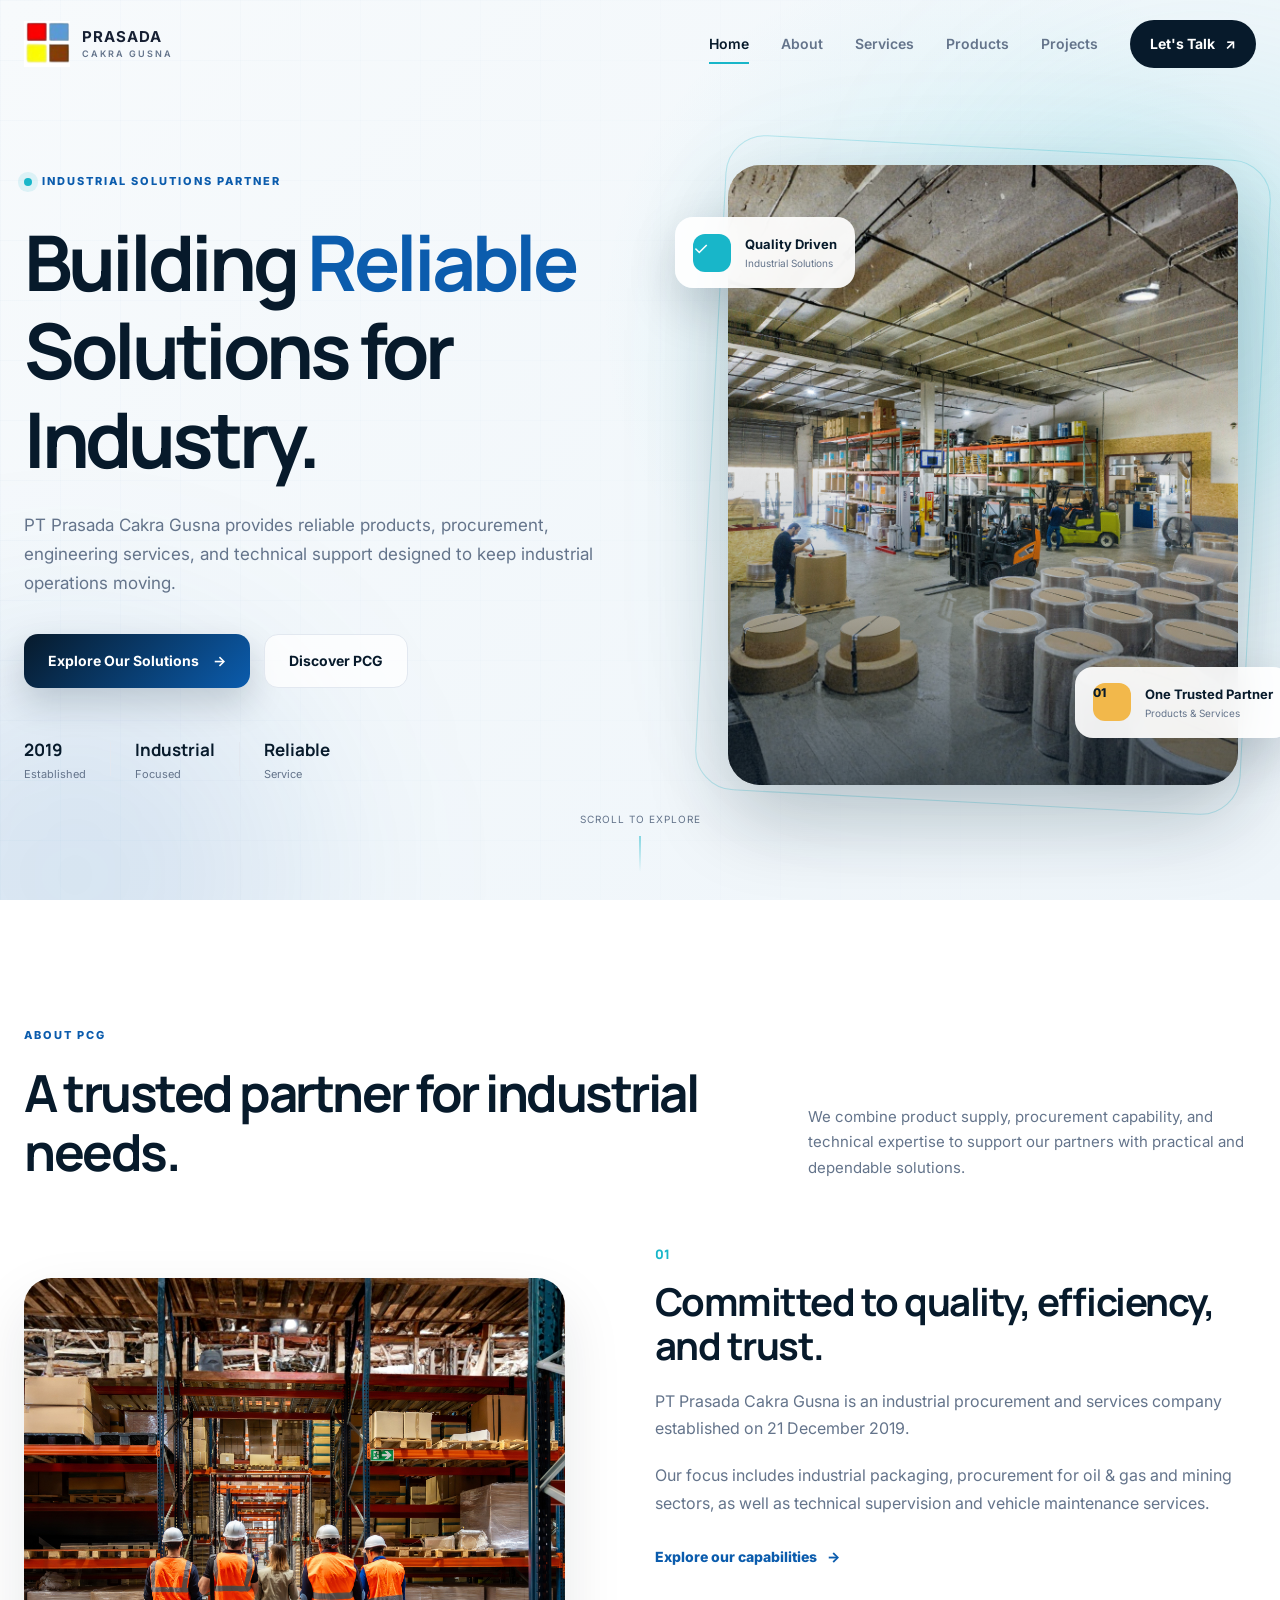
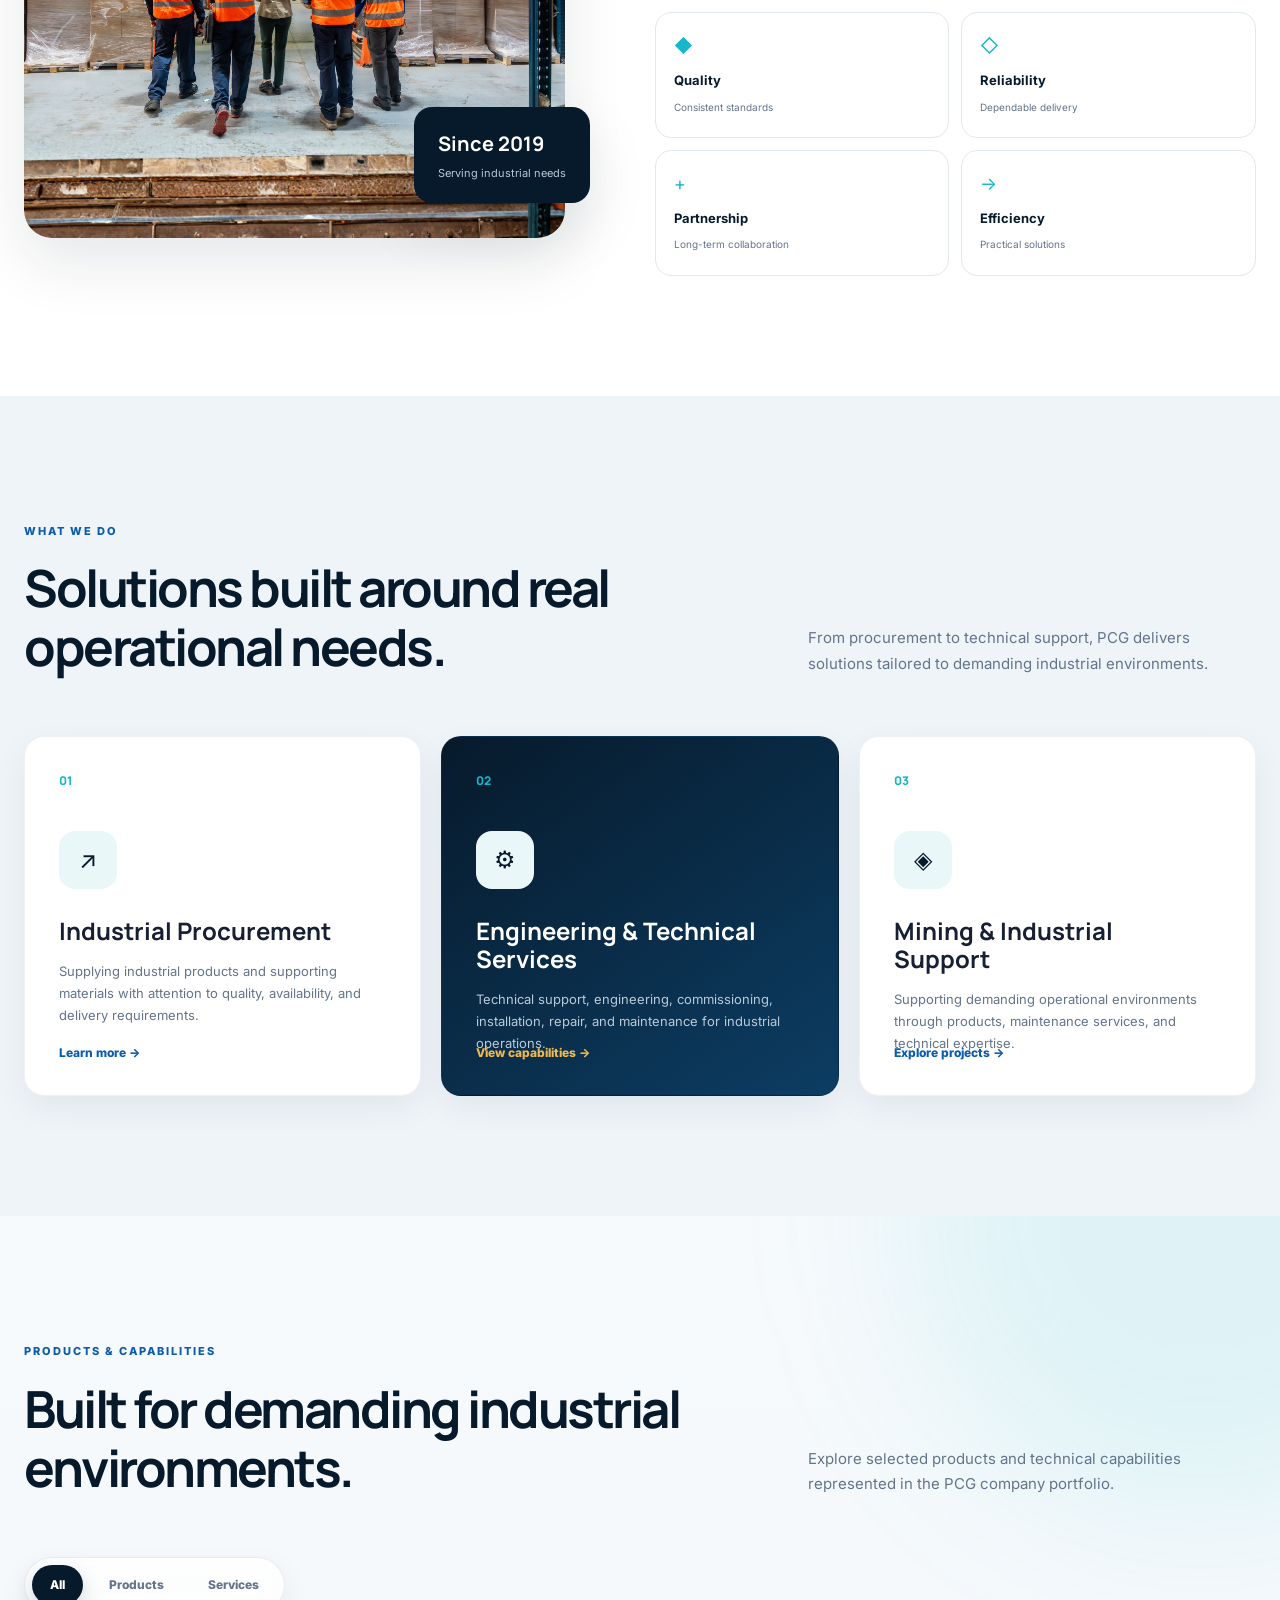
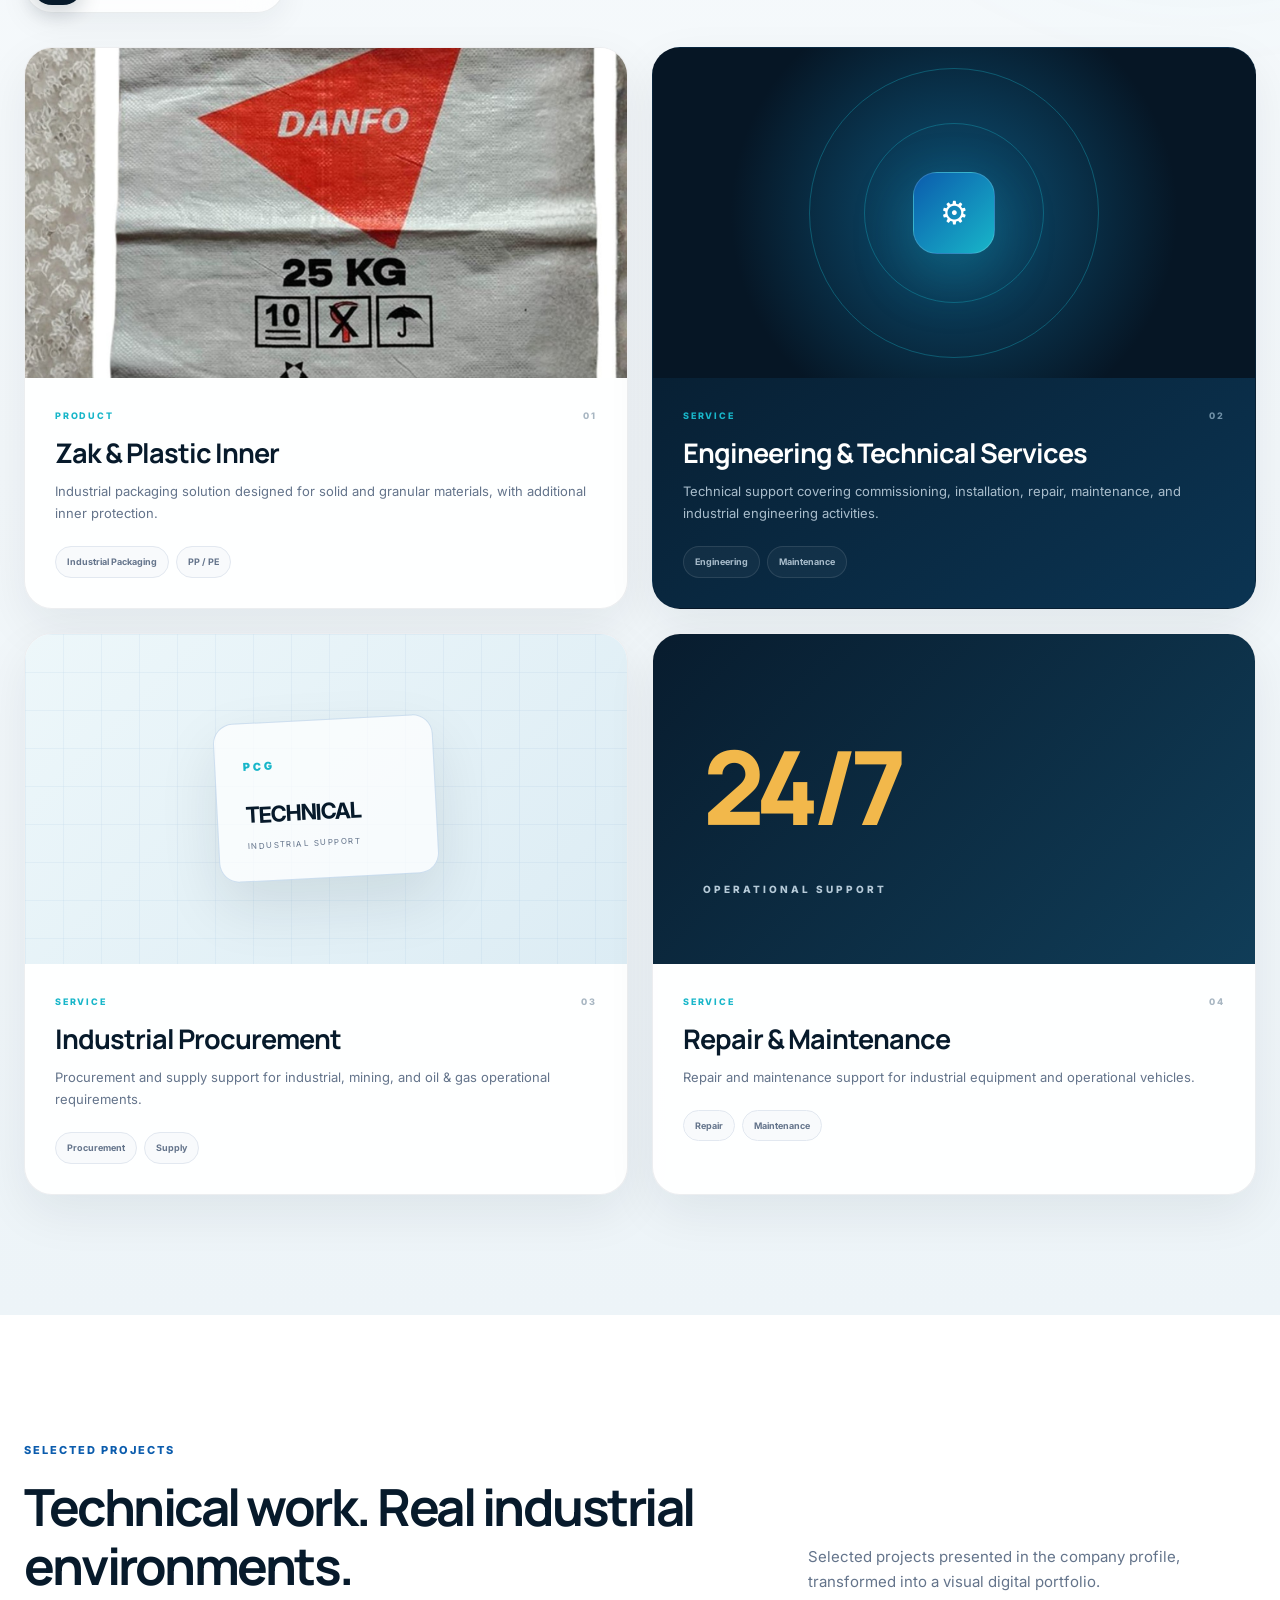
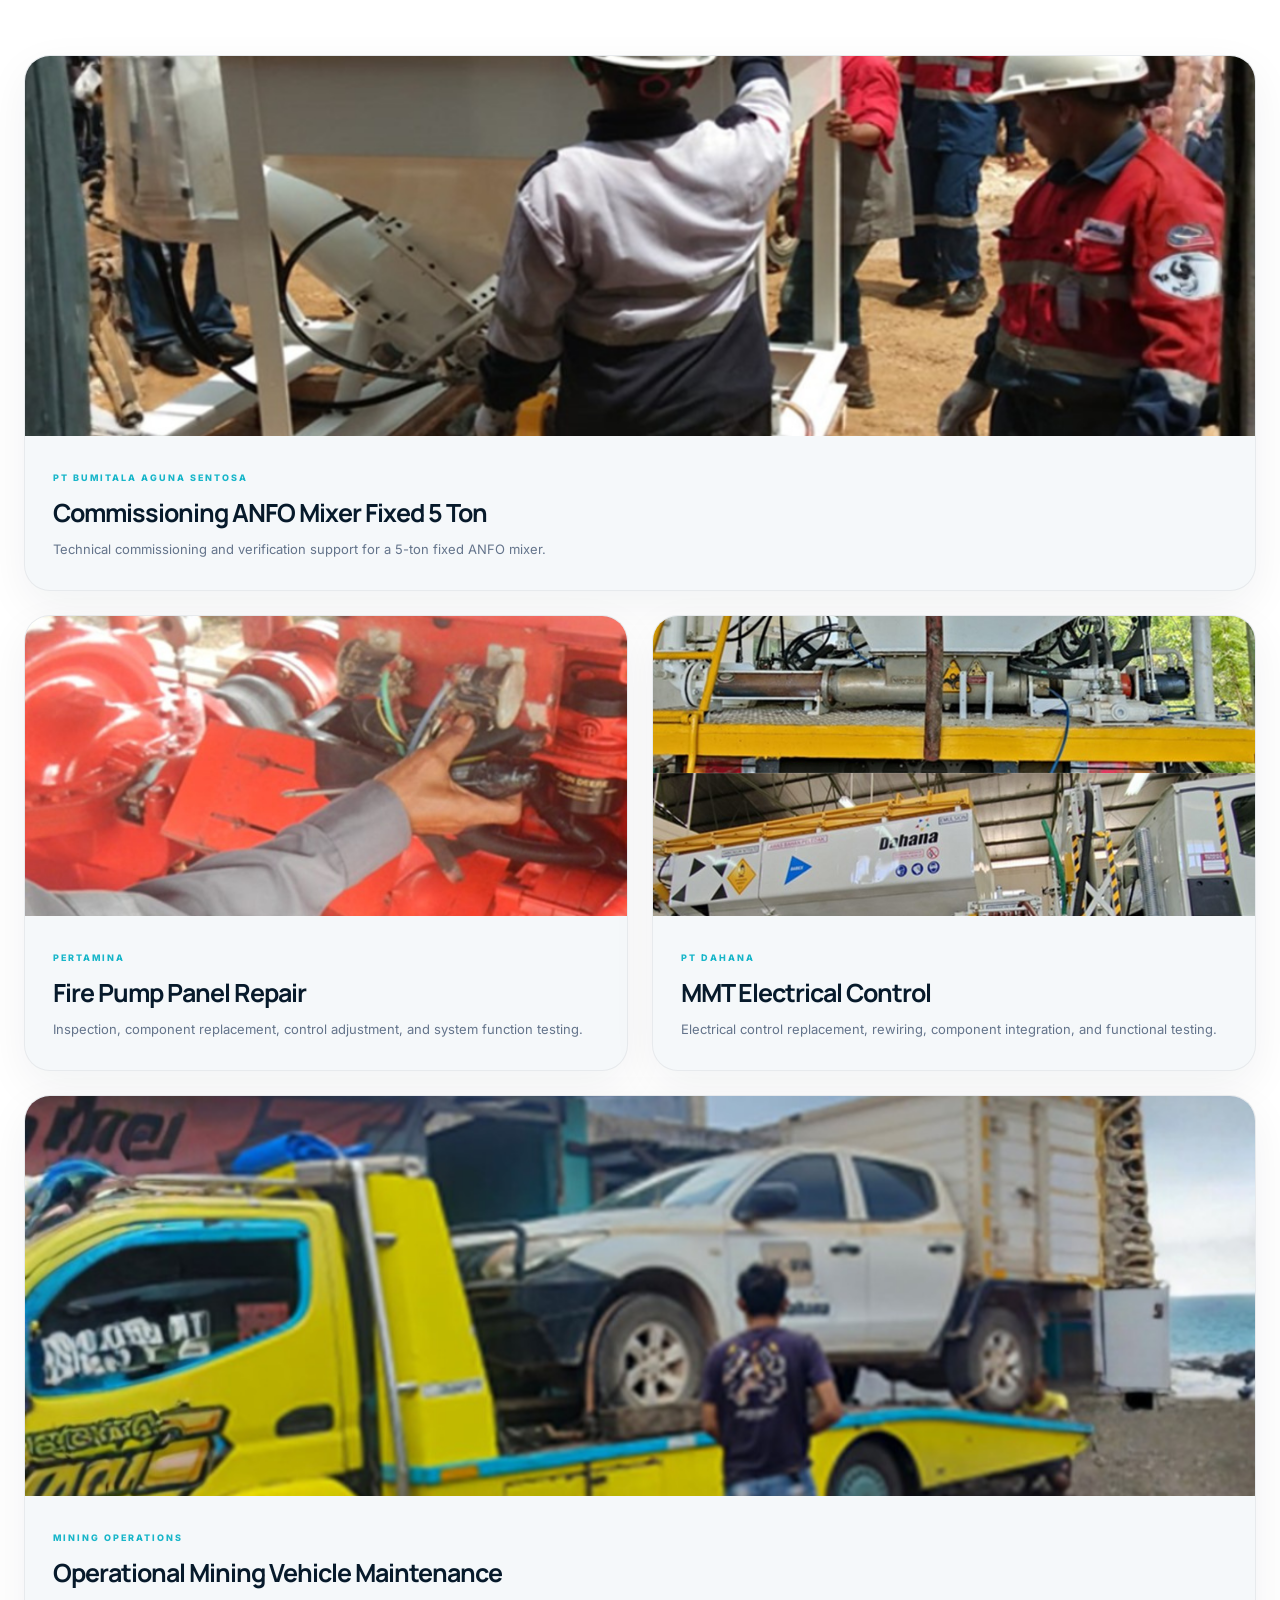
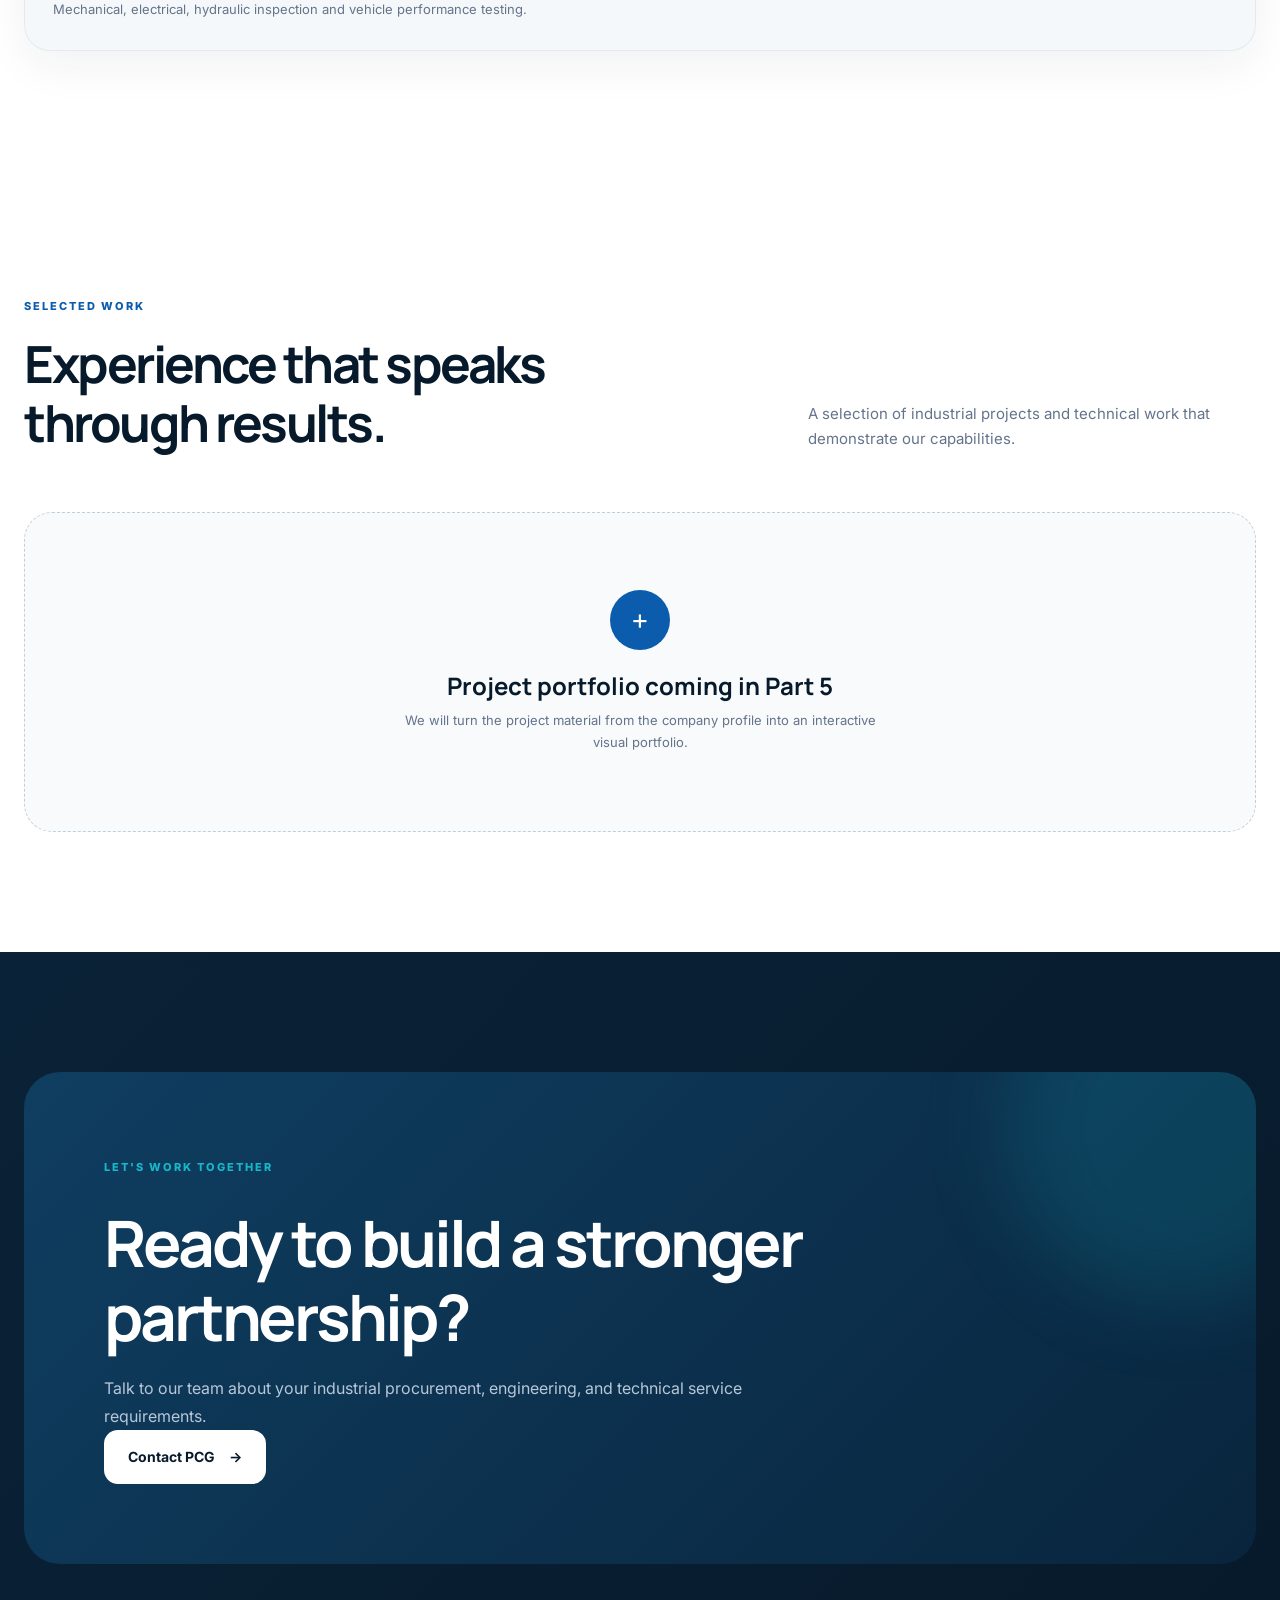
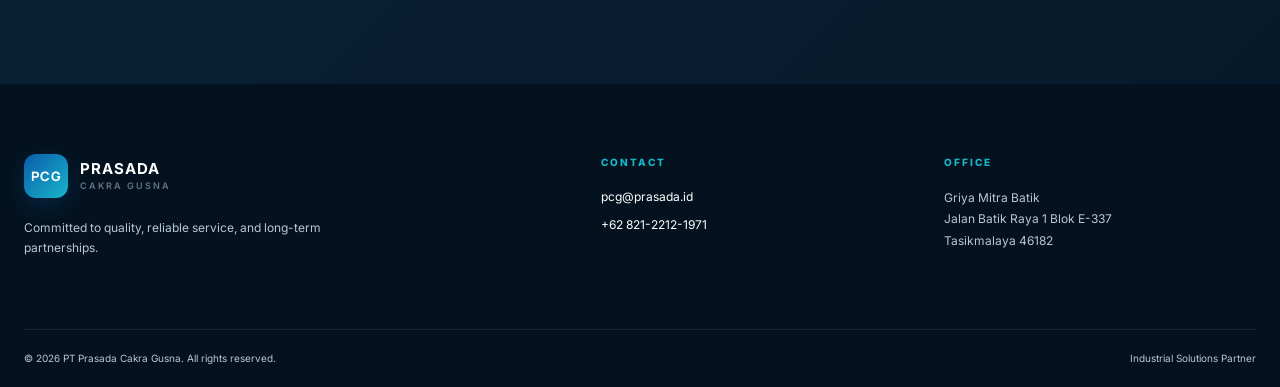
==== commit f294e04d: "update part 2" ====
--- a/index.html
+++ b/index.html
@@ -778,52 +778,682 @@
 
         </section>
 
-
-        <!-- ==================================================
-            PROJECT PLACEHOLDER
-        =================================================== -->
-
-        <section
-            id="products"
-            class="section dark-section">
-
-            <div class="container">
-
-                <div class="dark-section-inner reveal">
-
-                    <span class="section-label light">
-                        PRODUCTS & CAPABILITIES
+<!-- ==================================================
+    PRODUCT PORTFOLIO
+=================================================== -->
+
+<section
+    id="products"
+    class="section portfolio-section">
+
+    <div class="container">
+
+        <div class="section-header portfolio-header reveal">
+
+            <div>
+
+                <span class="section-label">
+                    PRODUCTS & CAPABILITIES
+                </span>
+
+                <h2>
+                    Built for demanding
+                    industrial environments.
+                </h2>
+
+            </div>
+
+            <p>
+
+                Explore selected products and technical
+                capabilities represented in the PCG
+                company portfolio.
+
+            </p>
+
+        </div>
+
+
+        <!-- Portfolio Filter -->
+
+        <div
+            class="portfolio-filter reveal"
+            role="tablist"
+            aria-label="Portfolio categories">
+
+            <button
+                class="portfolio-filter-button active"
+                type="button"
+                data-filter="all">
+
+                All
+
+            </button>
+
+            <button
+                class="portfolio-filter-button"
+                type="button"
+                data-filter="product">
+
+                Products
+
+            </button>
+
+            <button
+                class="portfolio-filter-button"
+                type="button"
+                data-filter="service">
+
+                Services
+
+            </button>
+
+        </div>
+
+
+        <!-- Portfolio Grid -->
+
+        <div class="portfolio-grid">
+
+
+            <!-- PRODUCT 01 -->
+
+            <article
+                class="portfolio-card reveal"
+                data-category="product">
+
+                <button
+                    class="portfolio-image-button"
+                    type="button"
+                    data-lightbox-image="assets/images/products/zak-plastic-inner.png"
+                    data-lightbox-title="Zak & Plastic Inner"
+                    aria-label="View Zak & Plastic Inner">
+
+                    <div class="portfolio-image">
+
+                        <img
+                            src="assets/images/products/zak-plastic-inner.png"
+                            alt="Zak and Plastic Inner for industrial packaging"
+                            loading="lazy">
+
+                        <div class="portfolio-image-overlay">
+
+                            <span>
+                                View Project
+                            </span>
+
+                            <strong>
+                                ↗
+                            </strong>
+
+                        </div>
+
+                    </div>
+
+                </button>
+
+
+                <div class="portfolio-content">
+
+                    <div class="portfolio-meta">
+
+                        <span>
+                            PRODUCT
+                        </span>
+
+                        <span>
+                            01
+                        </span>
+
+                    </div>
+
+                    <h3>
+                        Zak & Plastic Inner
+                    </h3>
+
+                    <p>
+
+                        Industrial packaging solution designed
+                        for solid and granular materials, with
+                        additional inner protection.
+
+                    </p>
+
+                    <div class="portfolio-tags">
+
+                        <span>
+                            Industrial Packaging
+                        </span>
+
+                        <span>
+                            PP / PE
+                        </span>
+
+                    </div>
+
+                </div>
+
+            </article>
+
+
+            <!-- SERVICE 01 -->
+
+            <article
+                class="portfolio-card portfolio-card-dark reveal"
+                data-category="service">
+
+                <div class="portfolio-service-visual">
+
+                    <div class="service-orbit orbit-one"></div>
+
+                    <div class="service-orbit orbit-two"></div>
+
+                    <div class="service-core">
+                        ⚙
+                    </div>
+
+                </div>
+
+
+                <div class="portfolio-content">
+
+                    <div class="portfolio-meta">
+
+                        <span>
+                            SERVICE
+                        </span>
+
+                        <span>
+                            02
+                        </span>
+
+                    </div>
+
+                    <h3>
+                        Engineering & Technical Services
+                    </h3>
+
+                    <p>
+
+                        Technical support covering commissioning,
+                        installation, repair, maintenance,
+                        and industrial engineering activities.
+
+                    </p>
+
+                    <div class="portfolio-tags">
+
+                        <span>
+                            Engineering
+                        </span>
+
+                        <span>
+                            Maintenance
+                        </span>
+
+                    </div>
+
+                </div>
+
+            </article>
+
+
+            <!-- SERVICE 02 -->
+
+            <article
+                class="portfolio-card reveal"
+                data-category="service">
+
+                <div class="portfolio-service-visual portfolio-service-light">
+
+                    <div class="service-grid-pattern"></div>
+
+                    <div class="service-blueprint">
+
+                        <span>PCG</span>
+
+                        <strong>
+                            TECHNICAL
+                        </strong>
+
+                        <small>
+                            INDUSTRIAL SUPPORT
+                        </small>
+
+                    </div>
+
+                </div>
+
+
+                <div class="portfolio-content">
+
+                    <div class="portfolio-meta">
+
+                        <span>
+                            SERVICE
+                        </span>
+
+                        <span>
+                            03
+                        </span>
+
+                    </div>
+
+                    <h3>
+                        Industrial Procurement
+                    </h3>
+
+                    <p>
+
+                        Procurement and supply support for
+                        industrial, mining, and oil & gas
+                        operational requirements.
+
+                    </p>
+
+                    <div class="portfolio-tags">
+
+                        <span>
+                            Procurement
+                        </span>
+
+                        <span>
+                            Supply
+                        </span>
+
+                    </div>
+
+                </div>
+
+            </article>
+
+
+            <!-- SERVICE 03 -->
+
+            <article
+                class="portfolio-card reveal"
+                data-category="service">
+
+                <div class="portfolio-service-visual portfolio-service-gold">
+
+                    <div class="service-number">
+                        24/7
+                    </div>
+
+                    <div class="service-caption">
+                        OPERATIONAL SUPPORT
+                    </div>
+
+                </div>
+
+
+                <div class="portfolio-content">
+
+                    <div class="portfolio-meta">
+
+                        <span>
+                            SERVICE
+                        </span>
+
+                        <span>
+                            04
+                        </span>
+
+                    </div>
+
+                    <h3>
+                        Repair & Maintenance
+                    </h3>
+
+                    <p>
+
+                        Repair and maintenance support for
+                        industrial equipment and operational
+                        vehicles.
+
+                    </p>
+
+                    <div class="portfolio-tags">
+
+                        <span>
+                            Repair
+                        </span>
+
+                        <span>
+                            Maintenance
+                        </span>
+
+                    </div>
+
+                </div>
+
+            </article>
+
+
+        </div>
+
+    </div>
+
+</section>
+
+
+<!-- ==================================================
+    PROJECT SHOWCASE
+=================================================== -->
+
+<section
+    id="projects"
+    class="section project-section">
+
+    <div class="container">
+
+        <div class="section-header reveal">
+
+            <div>
+
+                <span class="section-label">
+                    SELECTED PROJECTS
+                </span>
+
+                <h2>
+                    Technical work.
+                    Real industrial environments.
+                </h2>
+
+            </div>
+
+            <p>
+
+                Selected projects presented in the
+                company profile, transformed into a
+                visual digital portfolio.
+
+            </p>
+
+        </div>
+
+
+        <div class="project-grid">
+
+
+            <!-- ANFO -->
+
+            <article
+                class="project-card project-card-large reveal">
+
+                <button
+                    class="project-image-button"
+                    type="button"
+                    data-lightbox-image="assets/images/projects/anfo-mixer.png"
+                    data-lightbox-title="Commissioning ANFO Mixer Fixed 5 Ton">
+
+                    <img
+                        src="assets/images/projects/anfo-mixer.png"
+                        alt="Commissioning ANFO Mixer Fixed 5 Ton"
+                        loading="lazy">
+
+                    <div class="project-overlay">
+
+                        <span>
+                            Mining Support
+                        </span>
+
+                        <strong>
+                            ↗
+                        </strong>
+
+                    </div>
+
+                </button>
+
+
+                <div class="project-info">
+
+                    <span>
+                        PT BUMITALA AGUNA SENTOSA
                     </span>
 
-                    <h2>
-                        Industrial products.
-                        Technical capability.
-                        One reliable partner.
-                    </h2>
+                    <h3>
+                        Commissioning ANFO Mixer
+                        Fixed 5 Ton
+                    </h3>
 
                     <p>
 
-                        Our portfolio spans industrial
-                        packaging and supporting equipment,
-                        alongside technical services for
-                        demanding operational environments.
+                        Technical commissioning and
+                        verification support for a
+                        5-ton fixed ANFO mixer.
 
                     </p>
 
-                    <a
-                        href="#projects"
-                        class="button button-light">
-
-                        View Our Portfolio
-                        <span>→</span>
-
-                    </a>
-
-                </div>
-
-            </div>
-
-        </section>
+                </div>
+
+            </article>
+
+
+            <!-- FIRE PUMP -->
+
+            <article
+                class="project-card reveal">
+
+                <button
+                    class="project-image-button"
+                    type="button"
+                    data-lightbox-image="assets/images/projects/fire-pump.png"
+                    data-lightbox-title="Perbaikan Panel Fire Pump">
+
+                    <img
+                        src="assets/images/projects/fire-pump.png"
+                        alt="Fire Pump panel repair"
+                        loading="lazy">
+
+                    <div class="project-overlay">
+
+                        <span>
+                            Oil & Gas
+                        </span>
+
+                        <strong>
+                            ↗
+                        </strong>
+
+                    </div>
+
+                </button>
+
+
+                <div class="project-info">
+
+                    <span>
+                        PERTAMINA
+                    </span>
+
+                    <h3>
+                        Fire Pump Panel Repair
+                    </h3>
+
+                    <p>
+
+                        Inspection, component replacement,
+                        control adjustment, and system
+                        function testing.
+
+                    </p>
+
+                </div>
+
+            </article>
+
+
+            <!-- MMT -->
+
+            <article
+                class="project-card reveal">
+
+                <button
+                    class="project-image-button"
+                    type="button"
+                    data-lightbox-image="assets/images/projects/mmt-dahana.png"
+                    data-lightbox-title="MMT PT Dahana">
+
+                    <img
+                        src="assets/images/projects/mmt-dahana.png"
+                        alt="Mobile Manufacturing Truck PT Dahana"
+                        loading="lazy">
+
+                    <div class="project-overlay">
+
+                        <span>
+                            Mining
+                        </span>
+
+                        <strong>
+                            ↗
+                        </strong>
+
+                    </div>
+
+                </button>
+
+
+                <div class="project-info">
+
+                    <span>
+                        PT DAHANA
+                    </span>
+
+                    <h3>
+                        MMT Electrical Control
+                    </h3>
+
+                    <p>
+
+                        Electrical control replacement,
+                        rewiring, component integration,
+                        and functional testing.
+
+                    </p>
+
+                </div>
+
+            </article>
+
+
+            <!-- VEHICLE -->
+
+            <article
+                class="project-card project-card-wide reveal">
+
+                <button
+                    class="project-image-button"
+                    type="button"
+                    data-lightbox-image="assets/images/projects/mining-vehicle.png"
+                    data-lightbox-title="Perbaikan Kendaraan Operasional Tambang">
+
+                    <img
+                        src="assets/images/projects/mining-vehicle.png"
+                        alt="Mining operational vehicle maintenance"
+                        loading="lazy">
+
+                    <div class="project-overlay">
+
+                        <span>
+                            Fleet Maintenance
+                        </span>
+
+                        <strong>
+                            ↗
+                        </strong>
+
+                    </div>
+
+                </button>
+
+
+                <div class="project-info">
+
+                    <span>
+                        MINING OPERATIONS
+                    </span>
+
+                    <h3>
+                        Operational Mining Vehicle
+                        Maintenance
+                    </h3>
+
+                    <p>
+
+                        Mechanical, electrical, hydraulic
+                        inspection and vehicle performance
+                        testing.
+
+                    </p>
+
+                </div>
+
+            </article>
+
+
+        </div>
+
+    </div>
+
+</section>
+
+
+<!-- ==================================================
+    LIGHTBOX
+=================================================== -->
+
+<div
+    id="portfolioLightbox"
+    class="portfolio-lightbox"
+    aria-hidden="true">
+
+    <div
+        class="lightbox-backdrop"
+        data-lightbox-close>
+    </div>
+
+
+    <div
+        class="lightbox-dialog"
+        role="dialog"
+        aria-modal="true"
+        aria-label="Portfolio image preview">
+
+        <button
+            type="button"
+            class="lightbox-close"
+            data-lightbox-close
+            aria-label="Close image preview">
+
+            ×
+
+        </button>
+
+
+        <img
+            id="lightboxImage"
+            src=""
+            alt="">
+
+
+        <div class="lightbox-caption">
+
+            <span>
+                PT PRASADA CAKRA GUSNA
+            </span>
+
+            <strong
+                id="lightboxTitle">
+            </strong>
+
+        </div>
+
+    </div>
+
+</div>
 
 
         <!-- ==================================================
--- a/css/style.css
+++ b/css/style.css
@@ -2332,4 +2332,1458 @@
 
     }
 
+}
+
+/* ==========================================================
+   PART 2
+   PREMIUM PORTFOLIO
+=========================================================== */
+
+.portfolio-section {
+
+    position: relative;
+
+    overflow: hidden;
+
+    background:
+        linear-gradient(
+            180deg,
+            #f7fafc 0%,
+            #edf4f8 100%
+        );
+
+}
+
+
+.portfolio-section::before {
+
+    content: "";
+
+    position: absolute;
+
+    width: 600px;
+    height: 600px;
+
+    top: -300px;
+    right: -220px;
+
+    border-radius: 50%;
+
+    background:
+        rgba(24, 182, 201, 0.10);
+
+    filter: blur(80px);
+
+    pointer-events: none;
+
+}
+
+
+.portfolio-header {
+
+    position: relative;
+
+    z-index: 2;
+
+}
+
+
+/* ==========================================================
+   FILTER
+=========================================================== */
+
+.portfolio-filter {
+
+    position: relative;
+
+    z-index: 3;
+
+    display: flex;
+
+    align-items: center;
+
+    gap: 8px;
+
+    margin-bottom: 34px;
+
+    padding: 7px;
+
+    width: fit-content;
+
+    border:
+        1px solid rgba(7, 26, 43, 0.08);
+
+    border-radius: 999px;
+
+    background:
+        rgba(255, 255, 255, 0.75);
+
+    backdrop-filter:
+        blur(20px);
+
+    box-shadow:
+        0 10px 30px rgba(7, 26, 43, 0.06);
+
+}
+
+
+.portfolio-filter-button {
+
+    border: 0;
+
+    padding:
+        10px 18px;
+
+    border-radius: 999px;
+
+    color: var(--muted);
+
+    background: transparent;
+
+    font-size: 12px;
+
+    font-weight: 800;
+
+    cursor: pointer;
+
+    transition:
+        color var(--transition),
+        background var(--transition),
+        transform var(--transition);
+
+}
+
+
+.portfolio-filter-button:hover {
+
+    color: var(--navy);
+
+    transform:
+        translateY(-1px);
+
+}
+
+
+.portfolio-filter-button.active {
+
+    color: var(--white);
+
+    background:
+        var(--navy);
+
+    box-shadow:
+        0 8px 20px rgba(7, 26, 43, 0.18);
+
+}
+
+
+/* ==========================================================
+   PORTFOLIO GRID
+=========================================================== */
+
+.portfolio-grid {
+
+    position: relative;
+
+    z-index: 2;
+
+    display: grid;
+
+    grid-template-columns:
+        repeat(2, 1fr);
+
+    gap: 24px;
+
+}
+
+
+.portfolio-card {
+
+    overflow: hidden;
+
+    border:
+        1px solid rgba(7, 26, 43, 0.07);
+
+    border-radius:
+        28px;
+
+    background:
+        rgba(255, 255, 255, 0.92);
+
+    box-shadow:
+        0 18px 50px rgba(7, 26, 43, 0.07);
+
+    transition:
+        transform 500ms cubic-bezier(
+            0.22,
+            1,
+            0.36,
+            1
+        ),
+        box-shadow 500ms ease;
+
+}
+
+
+.portfolio-card:hover {
+
+    transform:
+        translateY(-8px);
+
+    box-shadow:
+        0 35px 80px rgba(7, 26, 43, 0.14);
+
+}
+
+
+.portfolio-card.is-hidden {
+
+    display: none;
+
+}
+
+
+/* ==========================================================
+   PORTFOLIO IMAGE
+=========================================================== */
+
+.portfolio-image-button {
+
+    display: block;
+
+    width: 100%;
+
+    padding: 0;
+
+    border: 0;
+
+    background: transparent;
+
+    text-align: left;
+
+    cursor: pointer;
+
+}
+
+
+.portfolio-image {
+
+    position: relative;
+
+    height: 330px;
+
+    overflow: hidden;
+
+    background:
+        #dce7ee;
+
+}
+
+
+.portfolio-image img {
+
+    width: 100%;
+
+    height: 100%;
+
+    object-fit: cover;
+
+    transition:
+        transform 800ms
+        cubic-bezier(
+            0.22,
+            1,
+            0.36,
+            1
+        );
+
+}
+
+
+.portfolio-card:hover
+.portfolio-image img {
+
+    transform:
+        scale(1.06);
+
+}
+
+
+.portfolio-image-overlay {
+
+    position: absolute;
+
+    inset: 0;
+
+    display: flex;
+
+    align-items: flex-end;
+
+    justify-content: space-between;
+
+    padding: 24px;
+
+    color: var(--white);
+
+    background:
+        linear-gradient(
+            180deg,
+            transparent 45%,
+            rgba(7, 26, 43, 0.82)
+        );
+
+    opacity: 0;
+
+    transition:
+        opacity var(--transition);
+
+}
+
+
+.portfolio-card:hover
+.portfolio-image-overlay {
+
+    opacity: 1;
+
+}
+
+
+.portfolio-image-overlay span {
+
+    font-size: 11px;
+
+    font-weight: 800;
+
+    letter-spacing: 1px;
+
+    text-transform: uppercase;
+
+}
+
+
+.portfolio-image-overlay strong {
+
+    width: 42px;
+    height: 42px;
+
+    display: grid;
+
+    place-items: center;
+
+    border-radius: 50%;
+
+    color: var(--navy);
+
+    background: var(--white);
+
+    font-size: 18px;
+
+}
+
+
+/* ==========================================================
+   PORTFOLIO CONTENT
+=========================================================== */
+
+.portfolio-content {
+
+    padding:
+        30px;
+
+}
+
+
+.portfolio-meta {
+
+    display: flex;
+
+    align-items: center;
+
+    justify-content: space-between;
+
+    color: var(--cyan);
+
+    font-size: 9px;
+
+    font-weight: 800;
+
+    letter-spacing: 1.8px;
+
+}
+
+
+.portfolio-meta span:last-child {
+
+    color: #a8b6c2;
+
+}
+
+
+.portfolio-content h3 {
+
+    max-width: 520px;
+
+    margin-top: 14px;
+
+    color: var(--navy);
+
+    font-size: 27px;
+
+    letter-spacing: -1px;
+
+}
+
+
+.portfolio-content p {
+
+    max-width: 580px;
+
+    margin-top: 12px;
+
+    color: var(--muted);
+
+    font-size: 13px;
+
+}
+
+
+.portfolio-tags {
+
+    display: flex;
+
+    flex-wrap: wrap;
+
+    gap: 7px;
+
+    margin-top: 22px;
+
+}
+
+
+.portfolio-tags span {
+
+    padding:
+        7px 11px;
+
+    border:
+        1px solid var(--border);
+
+    border-radius: 999px;
+
+    color: var(--muted);
+
+    background:
+        #f8fafc;
+
+    font-size: 9px;
+
+    font-weight: 700;
+
+}
+
+
+/* ==========================================================
+   DARK SERVICE CARD
+=========================================================== */
+
+.portfolio-card-dark {
+
+    color: var(--white);
+
+    background:
+        linear-gradient(
+            145deg,
+            #061625,
+            #0b3452
+        );
+
+}
+
+
+.portfolio-card-dark
+.portfolio-content h3 {
+
+    color: var(--white);
+
+}
+
+
+.portfolio-card-dark
+.portfolio-content p {
+
+    color: #a9bdcc;
+
+}
+
+
+.portfolio-card-dark
+.portfolio-meta span:last-child {
+
+    color: #7192a8;
+
+}
+
+
+.portfolio-card-dark
+.portfolio-tags span {
+
+    border-color:
+        rgba(255,255,255,0.10);
+
+    color: #a9bdcc;
+
+    background:
+        rgba(255,255,255,0.04);
+
+}
+
+
+/* ==========================================================
+   SERVICE VISUAL
+=========================================================== */
+
+.portfolio-service-visual {
+
+    position: relative;
+
+    height: 330px;
+
+    overflow: hidden;
+
+    background:
+        radial-gradient(
+            circle at center,
+            #0d5277,
+            #061625 65%
+        );
+
+}
+
+
+.service-orbit {
+
+    position: absolute;
+
+    top: 50%;
+    left: 50%;
+
+    border:
+        1px solid
+        rgba(24, 182, 201, 0.35);
+
+    border-radius: 50%;
+
+    transform:
+        translate(-50%, -50%);
+
+    animation:
+        orbitPulse 5s ease-in-out infinite;
+
+}
+
+
+.orbit-one {
+
+    width: 180px;
+    height: 180px;
+
+}
+
+
+.orbit-two {
+
+    width: 290px;
+    height: 290px;
+
+    animation-delay:
+        900ms;
+
+}
+
+
+.service-core {
+
+    position: absolute;
+
+    top: 50%;
+    left: 50%;
+
+    width: 82px;
+    height: 82px;
+
+    display: grid;
+
+    place-items: center;
+
+    border:
+        1px solid
+        rgba(255,255,255,0.15);
+
+    border-radius: 24px;
+
+    color: var(--white);
+
+    background:
+        linear-gradient(
+            135deg,
+            var(--blue),
+            var(--cyan)
+        );
+
+    box-shadow:
+        0 20px 60px
+        rgba(24, 182, 201, 0.25);
+
+    font-size: 32px;
+
+    transform:
+        translate(-50%, -50%);
+
+    animation:
+        coreFloat 4s ease-in-out infinite;
+
+}
+
+
+@keyframes orbitPulse {
+
+    0%,
+    100% {
+
+        transform:
+            translate(-50%, -50%)
+            scale(0.96);
+
+        opacity:
+            0.45;
+
+    }
+
+    50% {
+
+        transform:
+            translate(-50%, -50%)
+            scale(1.04);
+
+        opacity:
+            1;
+
+    }
+
+}
+
+
+@keyframes coreFloat {
+
+    0%,
+    100% {
+
+        transform:
+            translate(-50%, -50%);
+
+    }
+
+    50% {
+
+        transform:
+            translate(-50%, -56%);
+
+    }
+
+}
+
+
+/* ==========================================================
+   LIGHT SERVICE VISUAL
+=========================================================== */
+
+.portfolio-service-light {
+
+    display: grid;
+
+    place-items: center;
+
+    background:
+        linear-gradient(
+            135deg,
+            #edf7fa,
+            #dcecf4
+        );
+
+}
+
+
+.service-grid-pattern {
+
+    position: absolute;
+
+    inset: 0;
+
+    opacity: 0.55;
+
+    background-image:
+        linear-gradient(
+            rgba(11,92,173,0.08) 1px,
+            transparent 1px
+        ),
+        linear-gradient(
+            90deg,
+            rgba(11,92,173,0.08) 1px,
+            transparent 1px
+        );
+
+    background-size:
+        38px 38px;
+
+}
+
+
+.service-blueprint {
+
+    position: relative;
+
+    width: 220px;
+
+    padding:
+        28px;
+
+    border:
+        1px solid
+        rgba(11,92,173,0.18);
+
+    border-radius: 20px;
+
+    color: var(--navy);
+
+    background:
+        rgba(255,255,255,0.72);
+
+    box-shadow:
+        0 25px 60px
+        rgba(7,26,43,0.10);
+
+    transform:
+        rotate(-3deg);
+
+}
+
+
+.service-blueprint span {
+
+    color: var(--cyan);
+
+    font-size: 11px;
+
+    font-weight: 900;
+
+    letter-spacing: 3px;
+
+}
+
+
+.service-blueprint strong {
+
+    display: block;
+
+    margin-top: 18px;
+
+    font-size: 22px;
+
+    letter-spacing: -1px;
+
+}
+
+
+.service-blueprint small {
+
+    display: block;
+
+    margin-top: 5px;
+
+    color: var(--muted);
+
+    font-size: 8px;
+
+    letter-spacing: 1.5px;
+
+}
+
+
+/* ==========================================================
+   GOLD SERVICE VISUAL
+=========================================================== */
+
+.portfolio-service-gold {
+
+    display: flex;
+
+    flex-direction: column;
+
+    justify-content: center;
+
+    padding:
+        50px;
+
+    background:
+        linear-gradient(
+            135deg,
+            #081c2e,
+            #103d58
+        );
+
+}
+
+
+.service-number {
+
+    color: var(--gold);
+
+    font-family:
+        "Manrope",
+        sans-serif;
+
+    font-size:
+        clamp(64px, 8vw, 110px);
+
+    font-weight: 800;
+
+    letter-spacing: -7px;
+
+}
+
+
+.service-caption {
+
+    margin-top: 8px;
+
+    color: #b6cad8;
+
+    font-size: 10px;
+
+    font-weight: 800;
+
+    letter-spacing: 3px;
+
+}
+
+
+/* ==========================================================
+   PROJECT SECTION
+=========================================================== */
+
+.project-section {
+
+    background:
+        var(--white);
+
+}
+
+
+.project-grid {
+
+    display: grid;
+
+    grid-template-columns:
+        repeat(2, 1fr);
+
+    gap: 24px;
+
+}
+
+
+.project-card {
+
+    overflow: hidden;
+
+    border-radius:
+        26px;
+
+    background:
+        #f5f8fa;
+
+    border:
+        1px solid
+        rgba(7,26,43,0.06);
+
+    box-shadow:
+        0 15px 45px
+        rgba(7,26,43,0.06);
+
+    transition:
+        transform var(--transition),
+        box-shadow var(--transition);
+
+}
+
+
+.project-card:hover {
+
+    transform:
+        translateY(-8px);
+
+    box-shadow:
+        0 30px 70px
+        rgba(7,26,43,0.13);
+
+}
+
+
+.project-card-large {
+
+    grid-column:
+        span 2;
+
+}
+
+
+.project-card-wide {
+
+    grid-column:
+        span 2;
+
+}
+
+
+.project-image-button {
+
+    position: relative;
+
+    display: block;
+
+    width: 100%;
+
+    height: 380px;
+
+    padding: 0;
+
+    overflow: hidden;
+
+    border: 0;
+
+    background:
+        #d7e3e9;
+
+    cursor: pointer;
+
+}
+
+
+.project-card:not(.project-card-large):not(.project-card-wide)
+.project-image-button {
+
+    height: 300px;
+
+}
+
+
+.project-card-wide
+.project-image-button {
+
+    height: 400px;
+
+}
+
+
+.project-image-button img {
+
+    width: 100%;
+
+    height: 100%;
+
+    object-fit: cover;
+
+    transition:
+        transform 900ms
+        cubic-bezier(
+            0.22,
+            1,
+            0.36,
+            1
+        );
+
+}
+
+
+.project-card:hover
+.project-image-button img {
+
+    transform:
+        scale(1.06);
+
+}
+
+
+.project-overlay {
+
+    position: absolute;
+
+    inset: 0;
+
+    display: flex;
+
+    align-items: flex-end;
+
+    justify-content: space-between;
+
+    padding: 28px;
+
+    color: var(--white);
+
+    background:
+        linear-gradient(
+            180deg,
+            transparent 35%,
+            rgba(4,18,31,0.85)
+        );
+
+    opacity: 0;
+
+    transition:
+        opacity var(--transition);
+
+}
+
+
+.project-card:hover
+.project-overlay {
+
+    opacity: 1;
+
+}
+
+
+.project-overlay span {
+
+    font-size: 10px;
+
+    font-weight: 800;
+
+    letter-spacing: 2px;
+
+    text-transform: uppercase;
+
+}
+
+
+.project-overlay strong {
+
+    width: 46px;
+    height: 46px;
+
+    display: grid;
+
+    place-items: center;
+
+    border-radius: 50%;
+
+    color: var(--navy);
+
+    background:
+        var(--white);
+
+    font-size: 18px;
+
+}
+
+
+.project-info {
+
+    padding:
+        26px 28px 30px;
+
+}
+
+
+.project-info > span {
+
+    color: var(--cyan);
+
+    font-size: 9px;
+
+    font-weight: 800;
+
+    letter-spacing: 2px;
+
+}
+
+
+.project-info h3 {
+
+    max-width: 700px;
+
+    margin-top: 10px;
+
+    color: var(--navy);
+
+    font-size: 25px;
+
+    letter-spacing: -1px;
+
+}
+
+
+.project-info p {
+
+    max-width: 650px;
+
+    margin-top: 10px;
+
+    color: var(--muted);
+
+    font-size: 13px;
+
+}
+
+
+/* ==========================================================
+   LIGHTBOX
+=========================================================== */
+
+.portfolio-lightbox {
+
+    position: fixed;
+
+    inset: 0;
+
+    z-index: 5000;
+
+    display: grid;
+
+    place-items: center;
+
+    padding: 30px;
+
+    opacity: 0;
+
+    visibility: hidden;
+
+    transition:
+        opacity 350ms ease,
+        visibility 350ms ease;
+
+}
+
+
+.portfolio-lightbox.open {
+
+    opacity: 1;
+
+    visibility: visible;
+
+}
+
+
+.lightbox-backdrop {
+
+    position: absolute;
+
+    inset: 0;
+
+    background:
+        rgba(2,10,18,0.88);
+
+    backdrop-filter:
+        blur(15px);
+
+}
+
+
+.lightbox-dialog {
+
+    position: relative;
+
+    z-index: 2;
+
+    width: min(
+        1100px,
+        100%
+    );
+
+    max-height: 90vh;
+
+    overflow: hidden;
+
+    border:
+        1px solid
+        rgba(255,255,255,0.10);
+
+    border-radius:
+        24px;
+
+    background:
+        #071a2b;
+
+    box-shadow:
+        0 40px 100px
+        rgba(0,0,0,0.45);
+
+    transform:
+        scale(0.94)
+        translateY(20px);
+
+    transition:
+        transform 500ms
+        cubic-bezier(
+            0.22,
+            1,
+            0.36,
+            1
+        );
+
+}
+
+
+.portfolio-lightbox.open
+.lightbox-dialog {
+
+    transform:
+        scale(1)
+        translateY(0);
+
+}
+
+
+.lightbox-dialog > img {
+
+    display: block;
+
+    width: 100%;
+
+    max-height: 72vh;
+
+    object-fit: contain;
+
+    background:
+        #06131f;
+
+}
+
+
+.lightbox-close {
+
+    position: absolute;
+
+    z-index: 4;
+
+    top: 18px;
+    right: 18px;
+
+    width: 44px;
+    height: 44px;
+
+    border:
+        1px solid
+        rgba(255,255,255,0.15);
+
+    border-radius: 50%;
+
+    color: var(--white);
+
+    background:
+        rgba(7,26,43,0.75);
+
+    backdrop-filter:
+        blur(12px);
+
+    font-size: 27px;
+
+    line-height: 1;
+
+    cursor: pointer;
+
+    transition:
+        transform var(--transition),
+        background var(--transition);
+
+}
+
+
+.lightbox-close:hover {
+
+    transform:
+        rotate(90deg);
+
+    background:
+        var(--blue);
+
+}
+
+
+.lightbox-caption {
+
+    display: flex;
+
+    flex-direction: column;
+
+    gap: 5px;
+
+    padding:
+        20px 24px 24px;
+
+}
+
+
+.lightbox-caption span {
+
+    color: var(--cyan);
+
+    font-size: 9px;
+
+    font-weight: 800;
+
+    letter-spacing: 2px;
+
+}
+
+
+.lightbox-caption strong {
+
+    color: var(--white);
+
+    font-family:
+        "Manrope",
+        sans-serif;
+
+    font-size: 18px;
+
+}
+
+body.lightbox-open {
+    overflow: hidden;
+}
+
+
+/* ==========================================================
+   PART 2 RESPONSIVE
+=========================================================== */
+
+@media (max-width: 900px) {
+
+    .portfolio-grid,
+    .project-grid {
+
+        grid-template-columns: 1fr;
+
+    }
+
+
+    .project-card-large,
+    .project-card-wide {
+
+        grid-column:
+            auto;
+
+    }
+
+
+    .portfolio-image,
+    .portfolio-service-visual {
+
+        height: 300px;
+
+    }
+
+
+    .project-image-button,
+    .project-card-wide
+    .project-image-button {
+
+        height: 320px;
+
+    }
+
+}
+
+
+@media (max-width: 600px) {
+
+    .portfolio-filter {
+
+        width: 100%;
+
+        justify-content: space-between;
+
+    }
+
+
+    .portfolio-filter-button {
+
+        flex: 1;
+
+        padding:
+            10px 12px;
+
+    }
+
+
+    .portfolio-content {
+
+        padding:
+            24px;
+
+    }
+
+
+    .portfolio-content h3 {
+
+        font-size: 23px;
+
+    }
+
+
+    .portfolio-image,
+    .portfolio-service-visual {
+
+        height: 260px;
+
+    }
+
+
+    .project-image-button,
+    .project-card:not(.project-card-large):not(.project-card-wide)
+    .project-image-button,
+    .project-card-wide
+    .project-image-button {
+
+        height: 260px;
+
+    }
+
+
+    .project-info {
+
+        padding:
+            22px;
+
+    }
+
+
+    .project-info h3 {
+
+        font-size: 21px;
+
+    }
+
+
+    .portfolio-lightbox {
+
+        padding: 15px;
+
+    }
+
+
+    .lightbox-dialog {
+
+        border-radius:
+            18px;
+
+    }
+
+
+    .lightbox-dialog > img {
+
+        max-height: 65vh;
+
+    }
+
 }
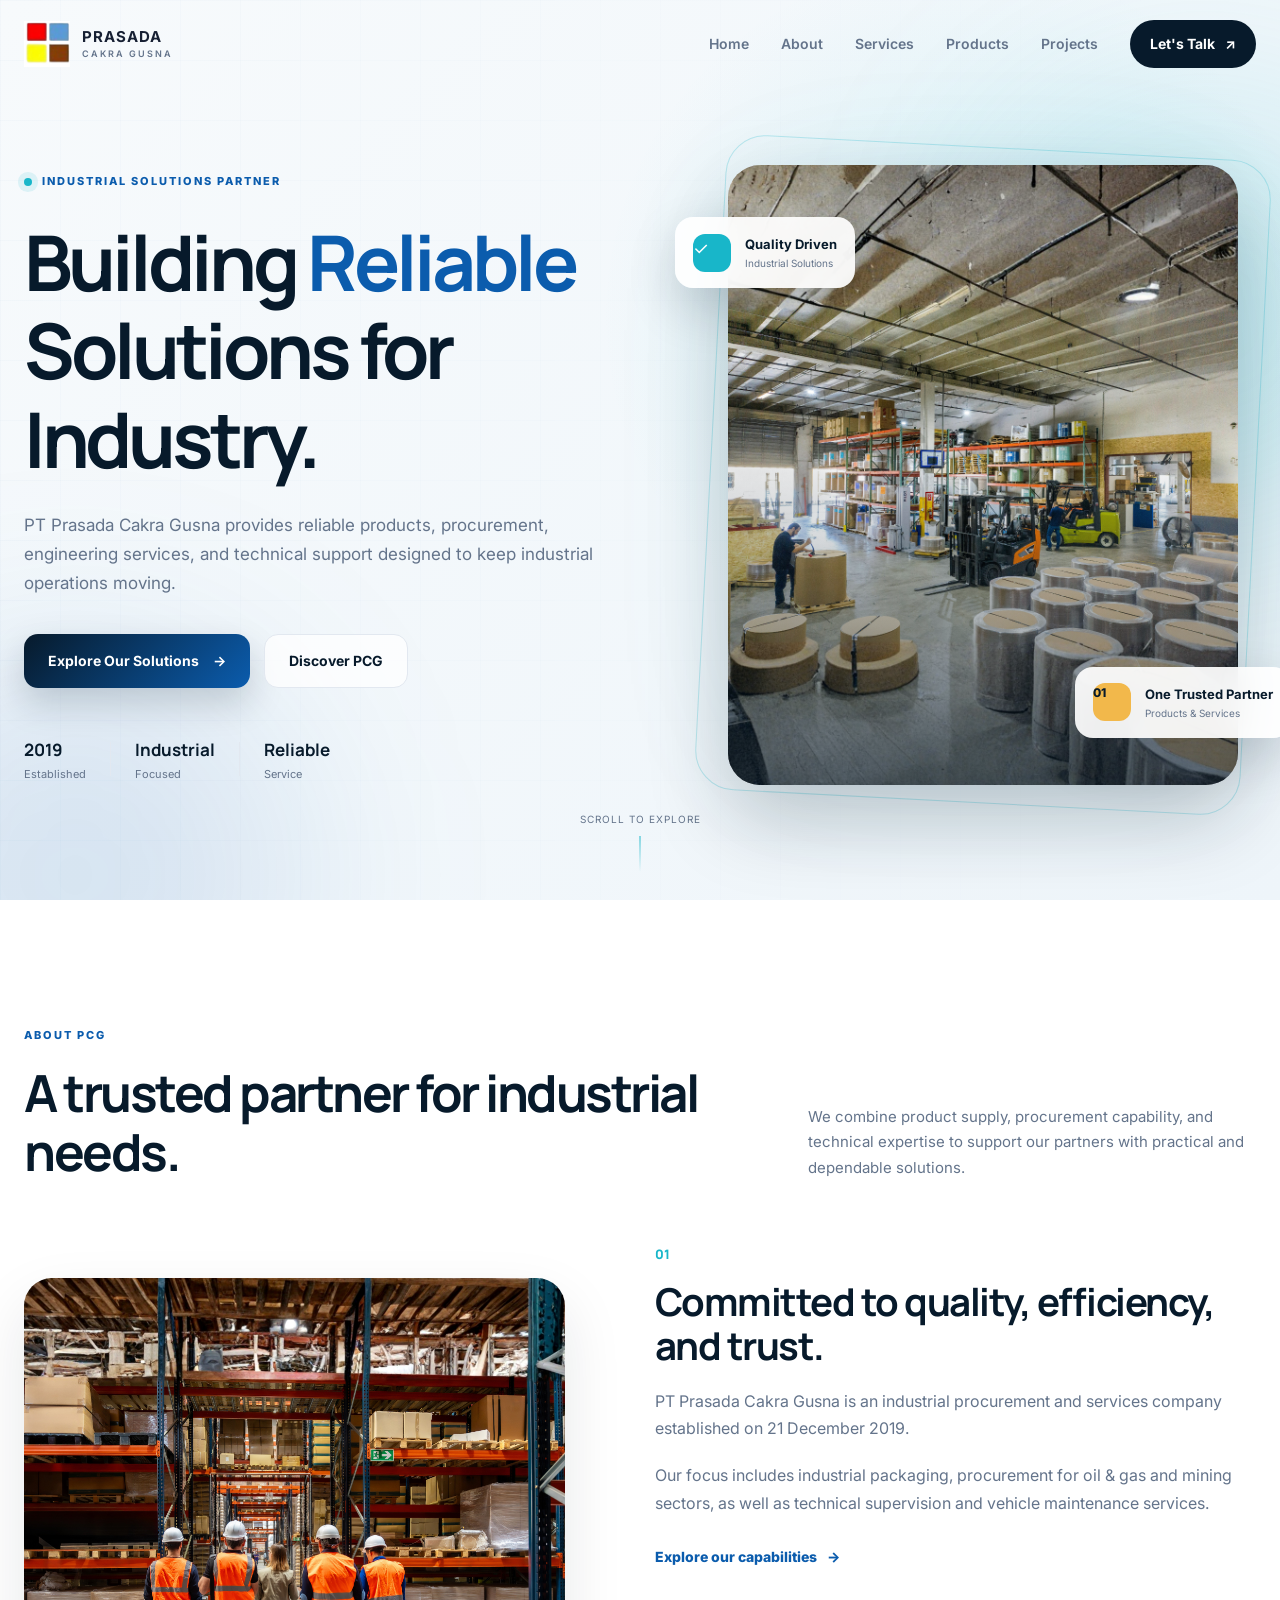
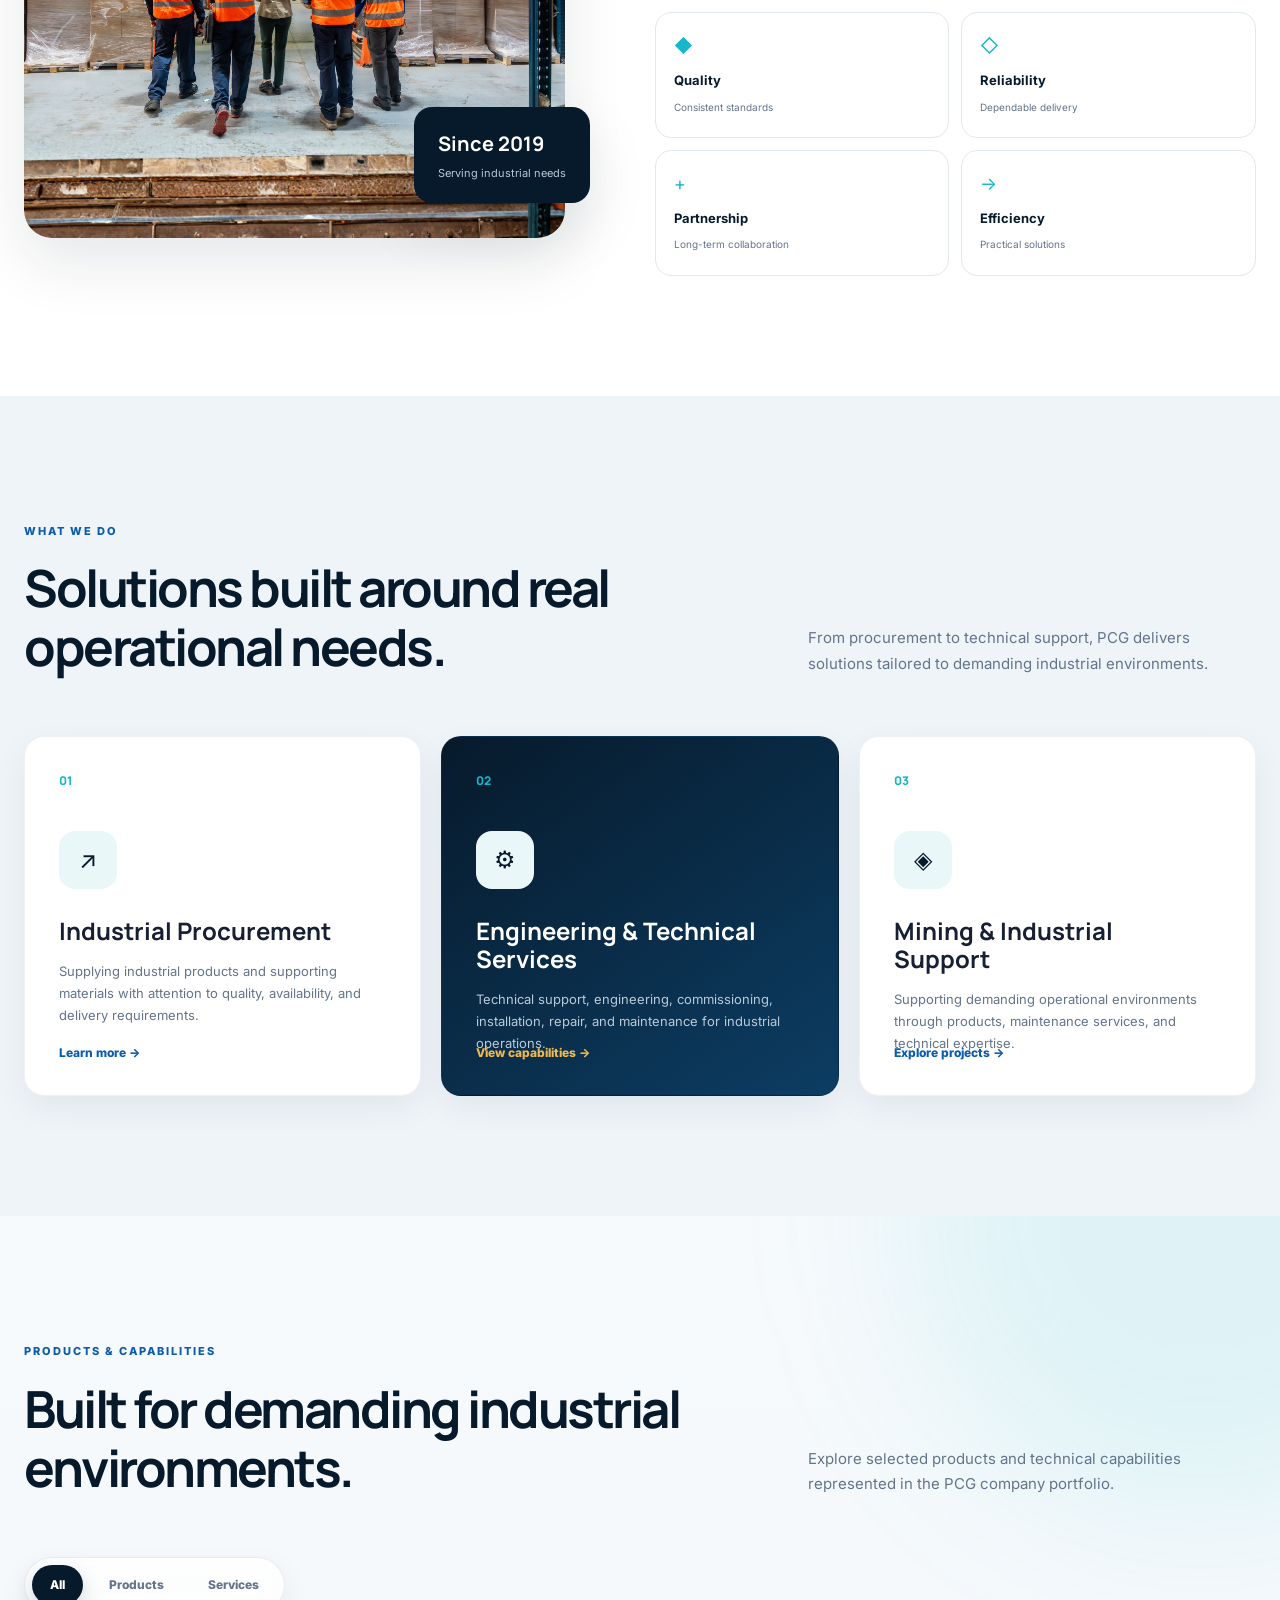
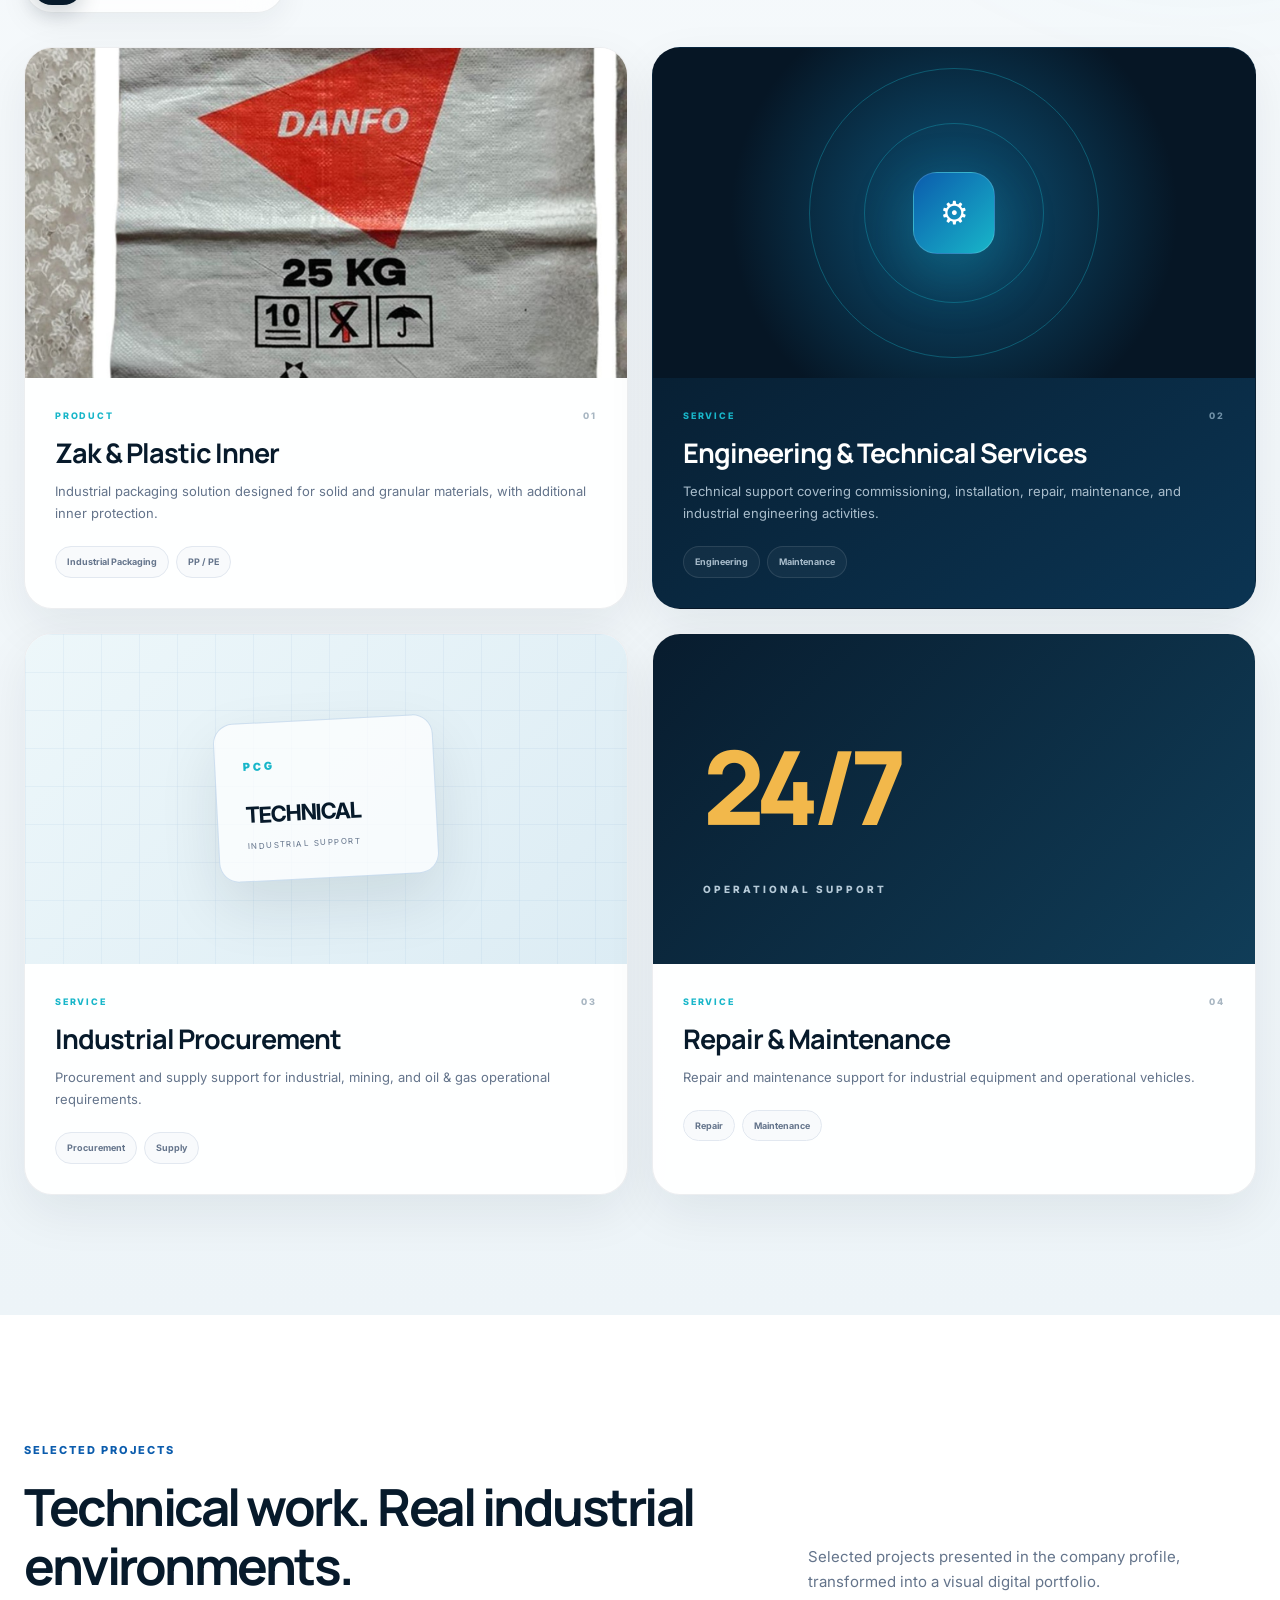
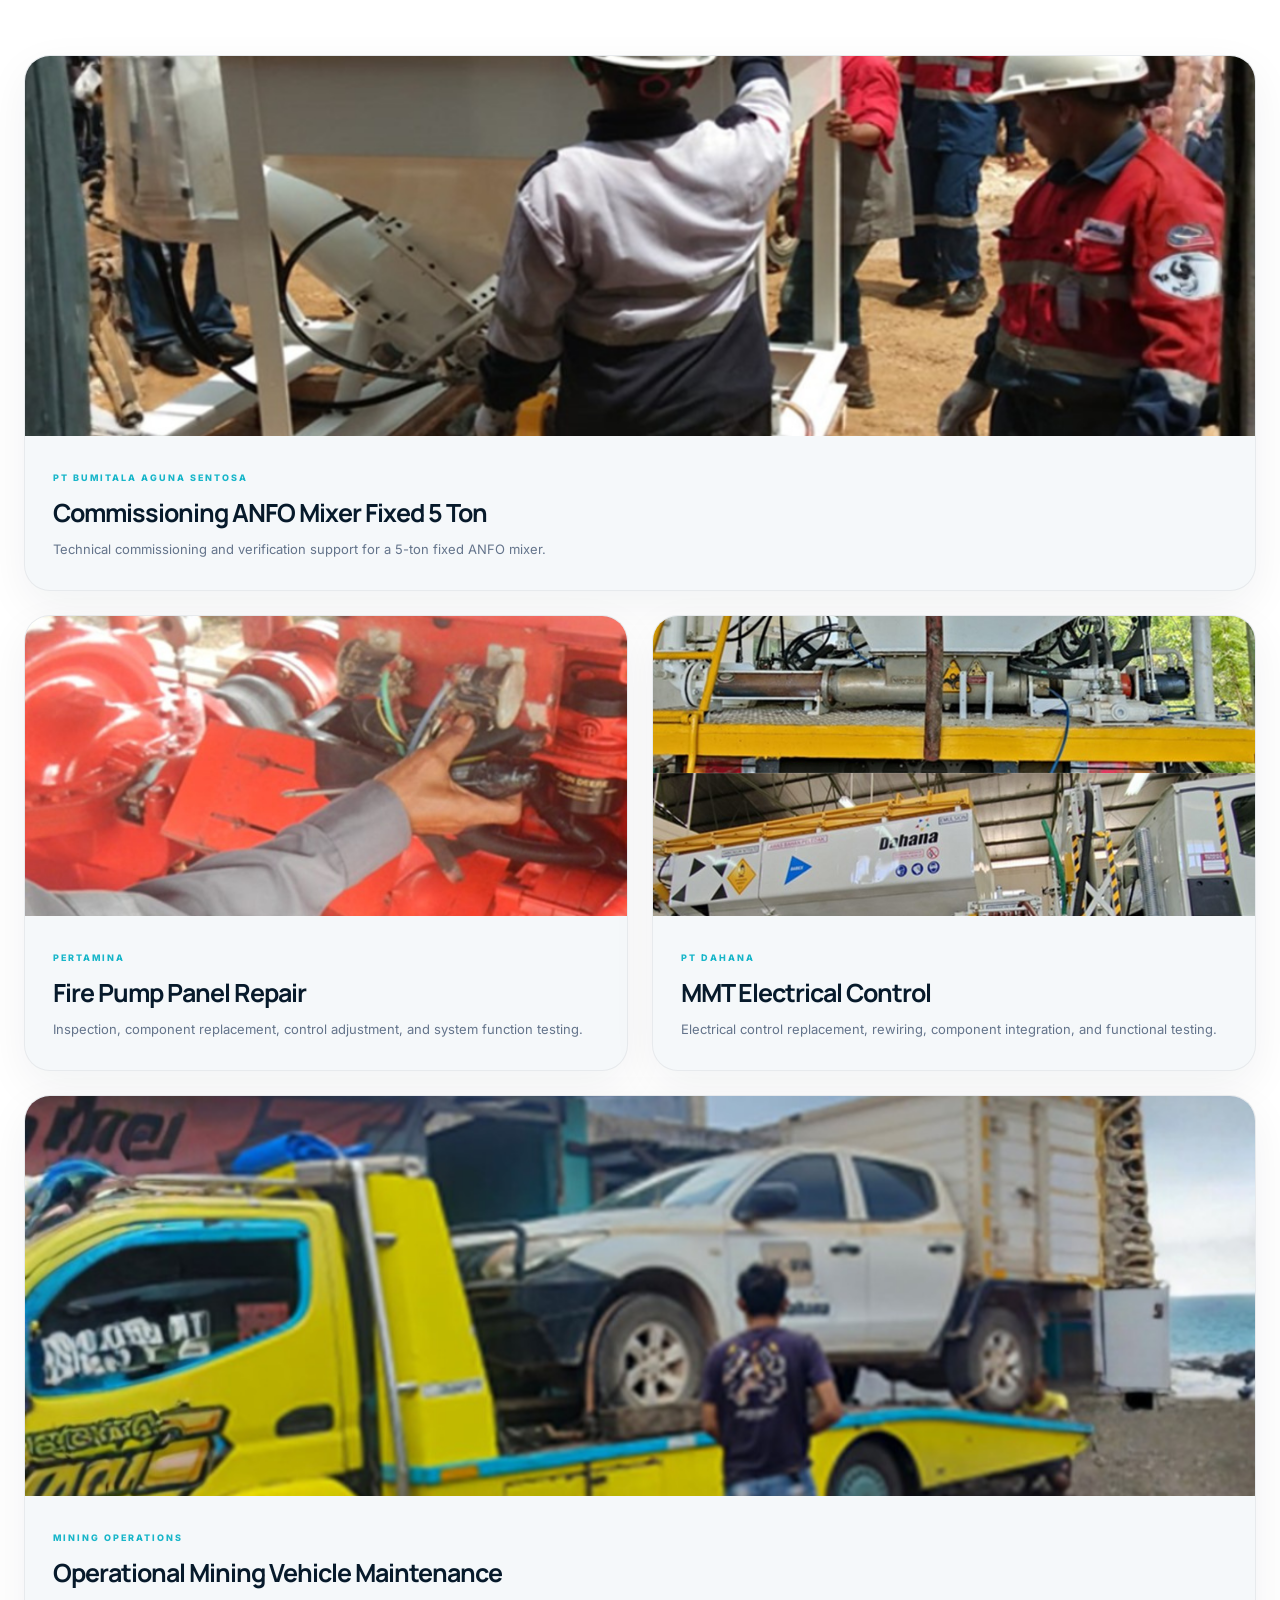
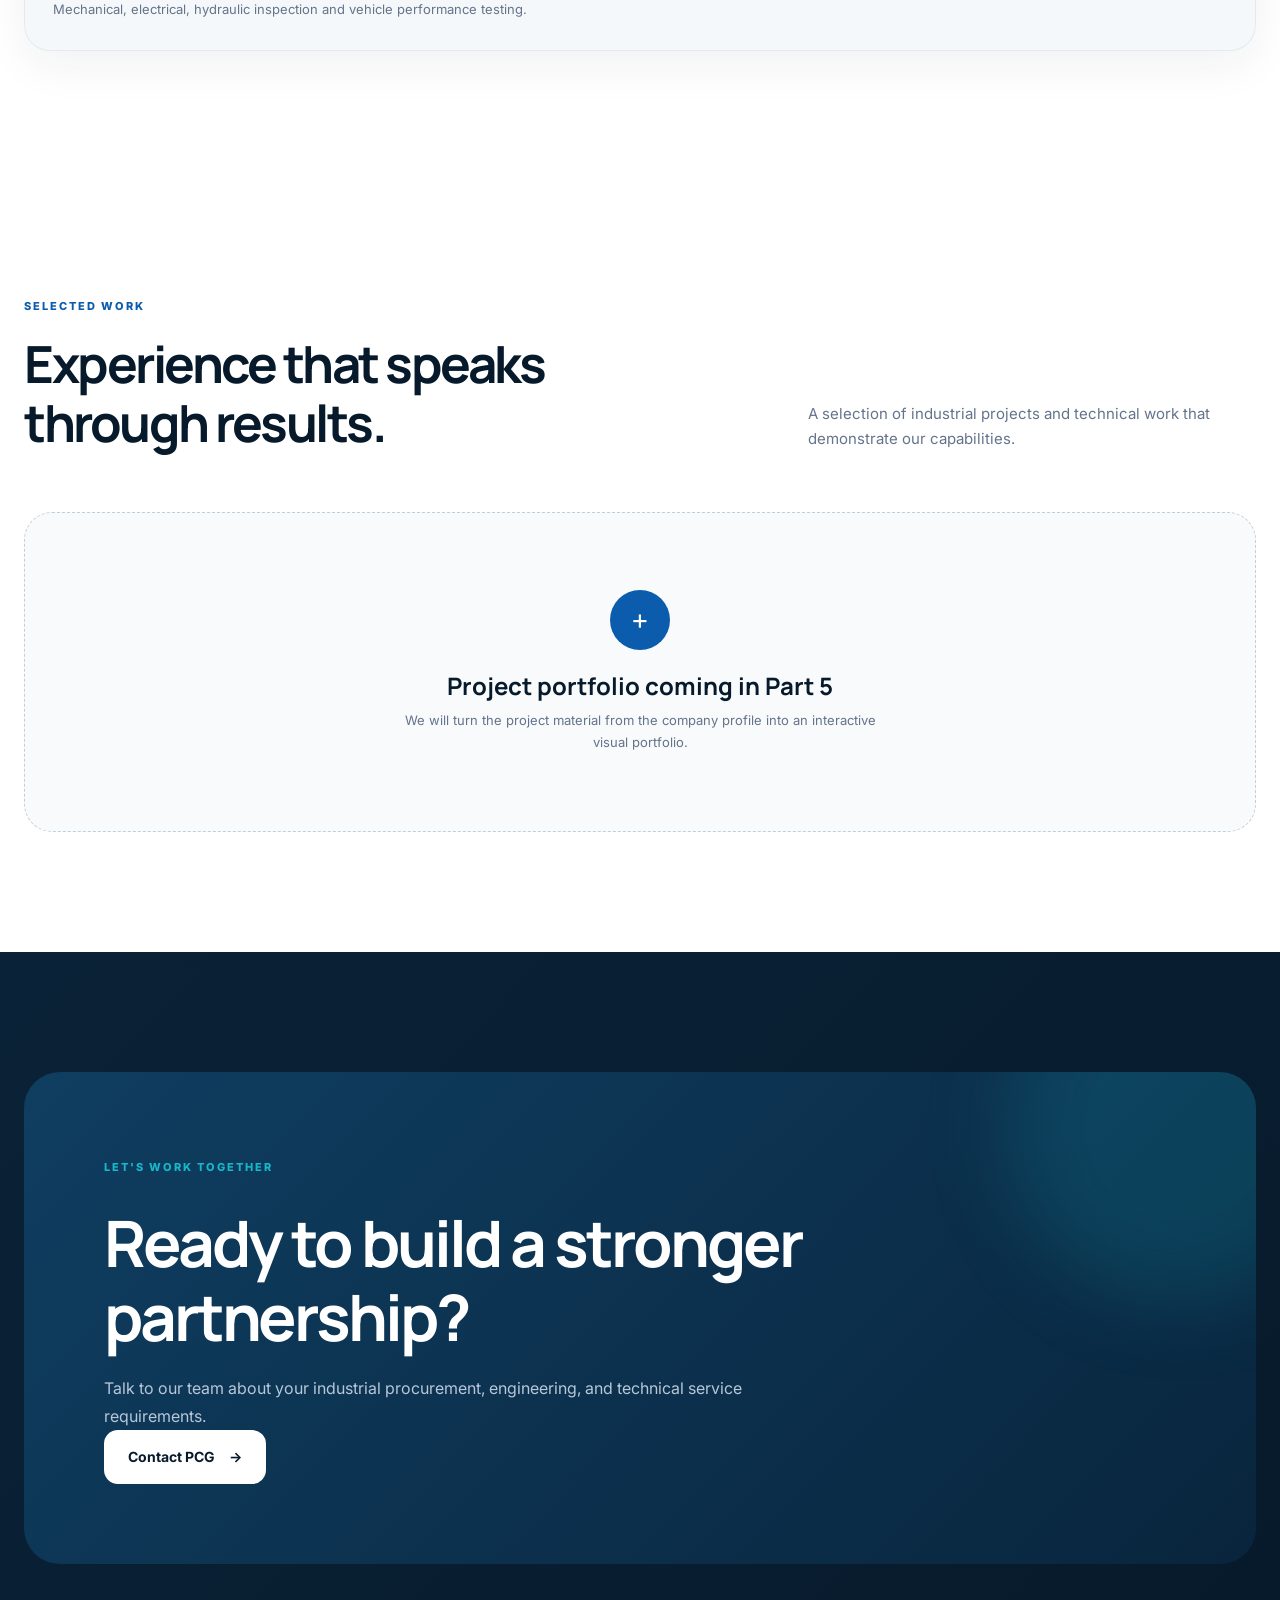
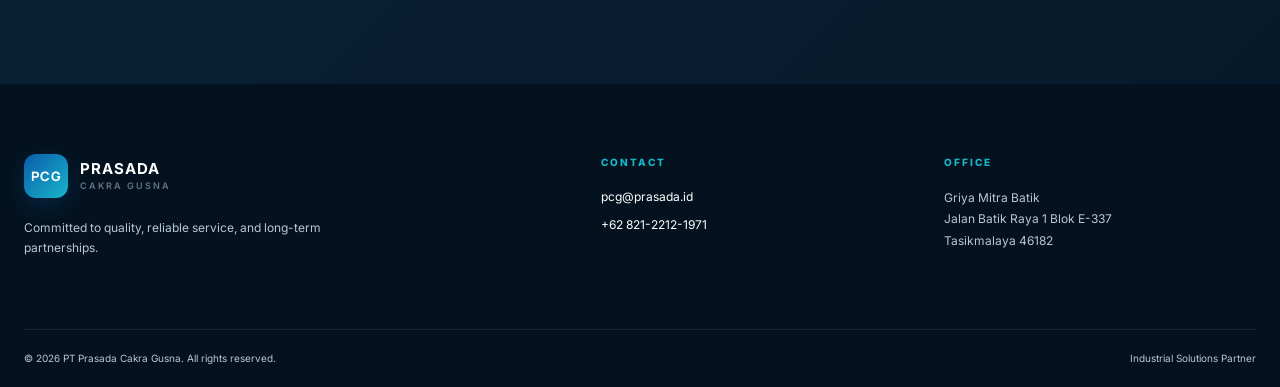
==== commit 7a664880: "update part 3" ====
--- a/index.html
+++ b/index.html
@@ -110,56 +110,31 @@
 
             <!-- Desktop Navigation -->
 
-            <nav
-                class="desktop-nav">
-
-                <a
-                    href="#home"
-                    class="nav-link active">
-
+            <nav class="desktop-nav">
+
+                <a href="index.html#home" class="nav-link">
                     Home
-
                 </a>
 
-                <a
-                    href="#about"
-                    class="nav-link">
-
+                <a href="about.html" class="nav-link active">
                     About
-
                 </a>
 
-                <a
-                    href="#services"
-                    class="nav-link">
-
+                <a href="index.html#services" class="nav-link">
                     Services
-
                 </a>
 
-                <a
-                    href="#products"
-                    class="nav-link">
-
+                <a href="index.html#products" class="nav-link">
                     Products
-
                 </a>
 
-                <a
-                    href="#projects"
-                    class="nav-link">
-
+                <a href="index.html#projects" class="nav-link">
                     Projects
-
                 </a>
 
-                <a
-                    href="#contact"
-                    class="nav-cta">
-
+                <a href="index.html#contact" class="nav-cta">
                     Let's Talk
                     <span>↗</span>
-
                 </a>
 
             </nav>
@@ -192,7 +167,7 @@
                 Home
             </a>
 
-            <a href="#about">
+            <a href="about.html">
                 About
             </a>
 
